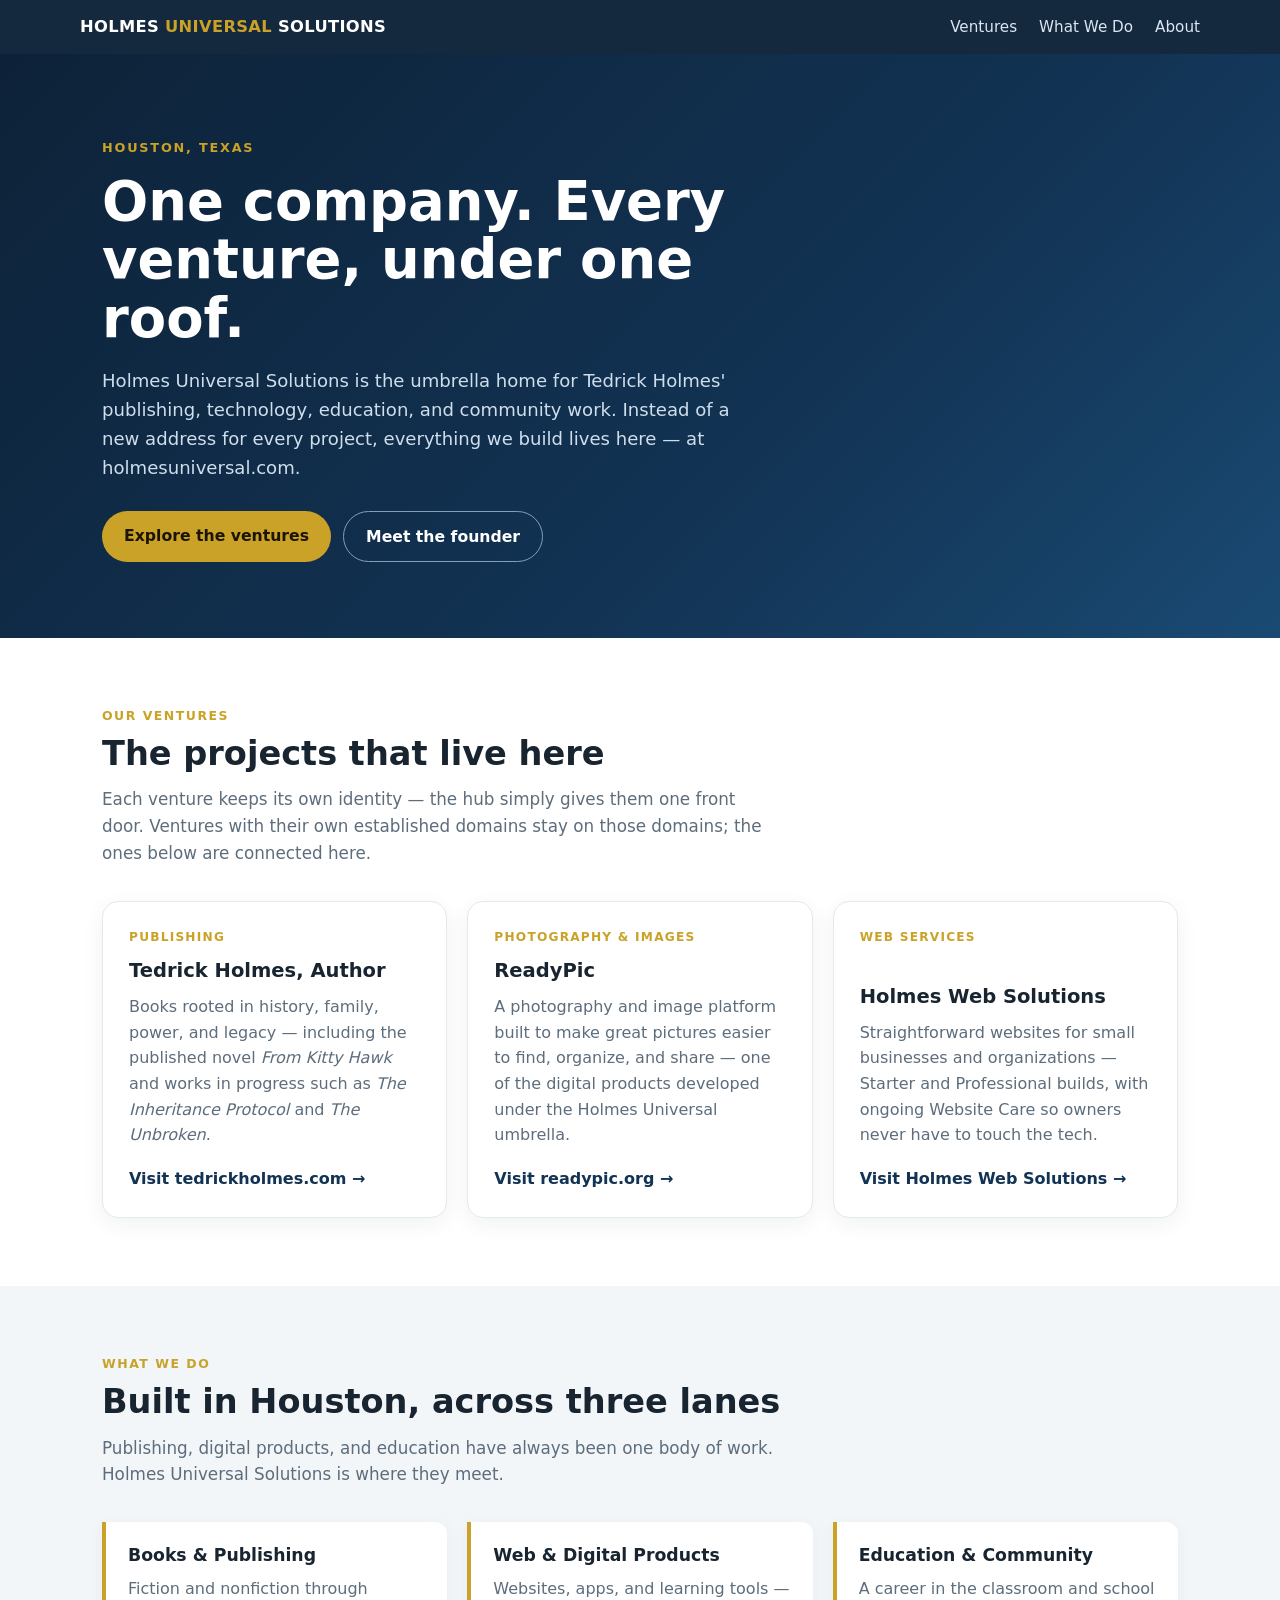
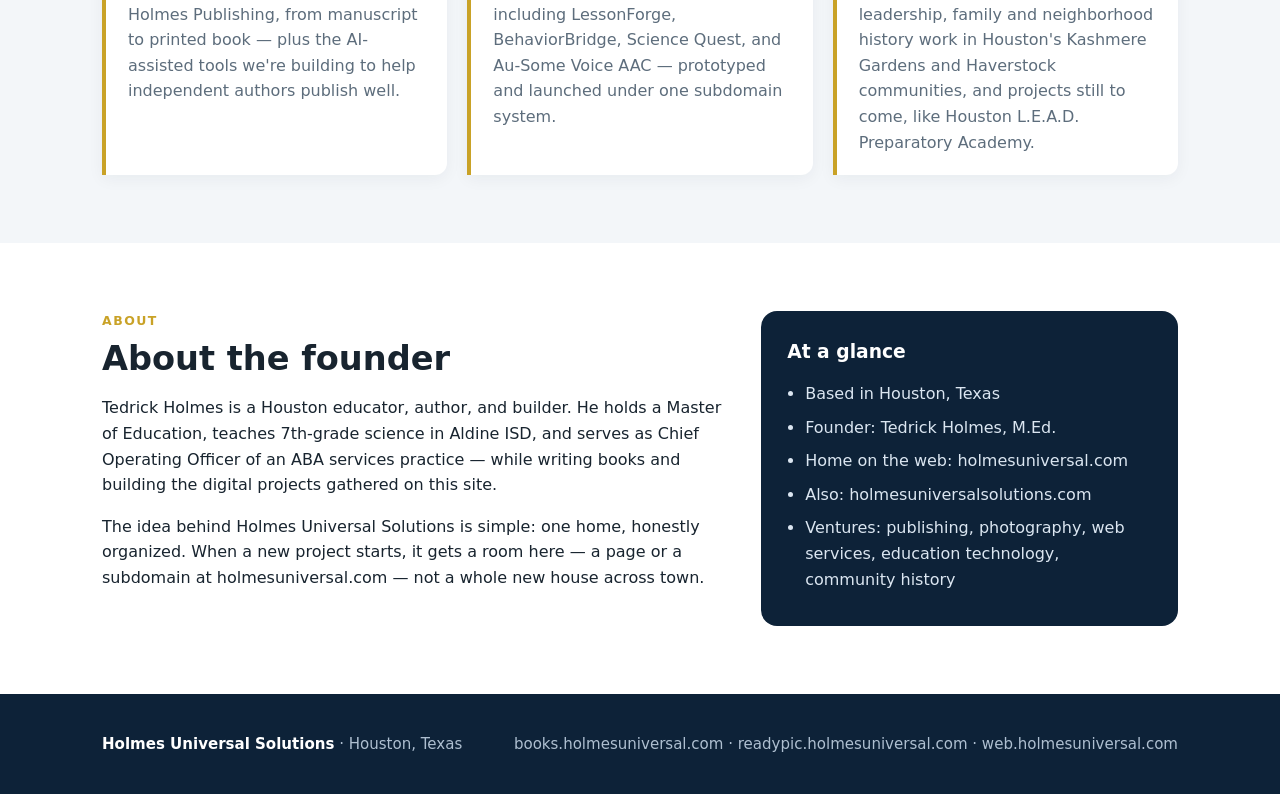
==== index.html @ 30d5347d "Redesign hub as a full website" ====
<!doctype html>
<html lang="en">
<head>
<meta charset="utf-8">
<meta name="viewport" content="width=device-width, initial-scale=1">
<title>Holmes Universal Solutions — Houston, Texas</title>
<meta name="description" content="Holmes Universal Solutions is the umbrella company for Tedrick Holmes' publishing, web, education, and community ventures — based in Houston, Texas.">
<style>
  :root{
    --navy:#0d2238; --navy2:#123354; --gold:#c9a227; --ink:#18242f; --muted:#5d6d7c;
    --bg:#ffffff; --soft:#f3f6f9; --line:#e2e9ef; --radius:16px;
  }
  *{box-sizing:border-box}
  html{scroll-behavior:smooth}
  body{margin:0;font-family:system-ui,-apple-system,"Segoe UI",Roboto,Helvetica,Arial,sans-serif;color:var(--ink);background:var(--bg);line-height:1.6}
  a{color:inherit}
  .wrap{max-width:1120px;margin:0 auto;padding:0 22px}
  /* Header */
  header{position:sticky;top:0;z-index:20;background:rgba(13,34,56,.97);color:#fff}
  .nav{display:flex;align-items:center;justify-content:space-between;gap:18px;padding:14px 0}
  .brand{font-weight:800;letter-spacing:.02em;text-decoration:none;font-size:1.02rem}
  .brand span{color:var(--gold)}
  nav ul{display:flex;gap:22px;list-style:none;margin:0;padding:0}
  nav a{text-decoration:none;color:#dbe6f1;font-size:.95rem}
  nav a:hover{color:#fff}
  @media(max-width:640px){nav ul{gap:14px} nav a{font-size:.88rem}}
  /* Hero */
  .hero{background:linear-gradient(135deg,var(--navy) 0%,var(--navy2) 62%,#1a4a73 100%);color:#fff;padding:84px 0 76px}
  .hero .kicker{color:var(--gold);font-weight:700;text-transform:uppercase;letter-spacing:.14em;font-size:.8rem;margin:0 0 14px}
  .hero h1{font-size:clamp(2.1rem,5vw,3.4rem);line-height:1.08;margin:0 0 18px;max-width:720px}
  .hero p{color:#cfdeeb;font-size:1.13rem;max-width:640px;margin:0 0 28px}
  .btns{display:flex;flex-wrap:wrap;gap:12px}
  .btn{display:inline-block;padding:12px 22px;border-radius:999px;text-decoration:none;font-weight:700;font-size:.98rem}
  .btn-gold{background:var(--gold);color:#1c1503}
  .btn-ghost{border:1px solid #7fa0bd;color:#fff}
  /* Sections */
  section{padding:68px 0}
  section.soft{background:var(--soft)}
  .eyebrow{color:var(--gold);font-weight:700;text-transform:uppercase;letter-spacing:.12em;font-size:.78rem;margin:0 0 8px}
  h2{font-size:clamp(1.5rem,3vw,2.1rem);line-height:1.2;margin:0 0 12px}
  .lead{color:var(--muted);max-width:680px;margin:0 0 34px;font-size:1.05rem}
  /* Cards */
  .grid{display:grid;grid-template-columns:repeat(3,1fr);gap:20px}
  @media(max-width:880px){.grid{grid-template-columns:1fr}}
  .card{background:#fff;border:1px solid var(--line);border-radius:var(--radius);padding:26px;box-shadow:0 6px 22px rgba(13,34,56,.06);display:flex;flex-direction:column}
  .card .tag{color:var(--gold);font-weight:700;font-size:.76rem;text-transform:uppercase;letter-spacing:.1em;margin:0 0 8px}
  .card h3{margin:0 0 8px;font-size:1.22rem}
  .card p{color:var(--muted);margin:0 0 18px;flex:1}
  .card a{font-weight:700;color:var(--navy2);text-decoration:none}
  .card a:hover{text-decoration:underline}
  /* Areas */
  .areas{display:grid;grid-template-columns:repeat(3,1fr);gap:20px}
  @media(max-width:880px){.areas{grid-template-columns:1fr}}
  .area{border-left:4px solid var(--gold);background:#fff;border-radius:0 12px 12px 0;padding:20px 22px;box-shadow:0 4px 16px rgba(13,34,56,.05)}
  .area h3{margin:0 0 6px;font-size:1.08rem}
  .area p{color:var(--muted);margin:0}
  /* About */
  .about{display:grid;grid-template-columns:1.2fr .8fr;gap:34px;align-items:start}
  @media(max-width:880px){.about{grid-template-columns:1fr}}
  .facts{background:var(--navy);color:#dbe6f1;border-radius:var(--radius);padding:26px}
  .facts h3{color:#fff;margin:0 0 14px}
  .facts ul{margin:0;padding-left:18px}
  .facts li{margin-bottom:8px}
  /* Footer */
  footer{background:var(--navy);color:#aebfd0;padding:38px 0;font-size:.94rem}
  footer .wrap{display:flex;flex-wrap:wrap;gap:10px;justify-content:space-between}
  footer strong{color:#fff}
</style>
</head>
<body>

<header>
  <div class="wrap nav">
    <a class="brand" href="#top">HOLMES <span>UNIVERSAL</span> SOLUTIONS</a>
    <nav>
      <ul>
        <li><a href="#ventures">Ventures</a></li>
        <li><a href="#work">What We Do</a></li>
        <li><a href="#about">About</a></li>
      </ul>
    </nav>
  </div>
</header>

<div class="hero" id="top">
  <div class="wrap">
    <p class="kicker">Houston, Texas</p>
    <h1>One company. Every venture, under one roof.</h1>
    <p>Holmes Universal Solutions is the umbrella home for Tedrick Holmes' publishing, technology, education, and community work. Instead of a new address for every project, everything we build lives here — at holmesuniversal.com.</p>
    <div class="btns">
      <a class="btn btn-gold" href="#ventures">Explore the ventures</a>
      <a class="btn btn-ghost" href="#about">Meet the founder</a>
    </div>
  </div>
</div>

<section id="ventures">
  <div class="wrap">
    <p class="eyebrow">Our Ventures</p>
    <h2>The projects that live here</h2>
    <p class="lead">Each venture keeps its own identity — the hub simply gives them one front door. Ventures with their own established domains stay on those domains; the ones below are connected here.</p>
    <div class="grid">
      <article class="card">
        <p class="tag">Publishing</p>
        <h3>Tedrick Holmes, Author</h3>
        <p>Books rooted in history, family, power, and legacy — including the published novel <em>From Kitty Hawk</em> and works in progress such as <em>The Inheritance Protocol</em> and <em>The Unbroken</em>.</p>
        <a href="https://tedrickholmes.com">Visit tedrickholmes.com &rarr;</a>
      </article>
      <article class="card">
        <p class="tag">Photography &amp; Images</p>
        <h3>ReadyPic</h3>
        <p>A photography and image platform built to make great pictures easier to find, organize, and share — one of the digital products developed under the Holmes Universal umbrella.</p>
        <a href="https://readypic.org">Visit readypic.org &rarr;</a>
      </article>
      <article class="card">
        <p class="tag">Web Services</p>
        <h3>Holmes Web Solutions</h3>
        <p>Straightforward websites for small businesses and organizations — Starter and Professional builds, with ongoing Website Care so owners never have to touch the tech.</p>
        <a href="https://holmes-web-solutions.tedrickdh.workers.dev">Visit Holmes Web Solutions &rarr;</a>
      </article>
    </div>
  </div>
</section>

<section class="soft" id="work">
  <div class="wrap">
    <p class="eyebrow">What We Do</p>
    <h2>Built in Houston, across three lanes</h2>
    <p class="lead">Publishing, digital products, and education have always been one body of work. Holmes Universal Solutions is where they meet.</p>
    <div class="areas">
      <div class="area">
        <h3>Books &amp; Publishing</h3>
        <p>Fiction and nonfiction through Holmes Publishing, from manuscript to printed book — plus the AI-assisted tools we're building to help independent authors publish well.</p>
      </div>
      <div class="area">
        <h3>Web &amp; Digital Products</h3>
        <p>Websites, apps, and learning tools — including LessonForge, BehaviorBridge, Science Quest, and Au-Some Voice AAC — prototyped and launched under one subdomain system.</p>
      </div>
      <div class="area">
        <h3>Education &amp; Community</h3>
        <p>A career in the classroom and school leadership, family and neighborhood history work in Houston's Kashmere Gardens and Haverstock communities, and projects still to come, like Houston L.E.A.D. Preparatory Academy.</p>
      </div>
    </div>
  </div>
</section>

<section id="about">
  <div class="wrap about">
    <div>
      <p class="eyebrow">About</p>
      <h2>About the founder</h2>
      <p>Tedrick Holmes is a Houston educator, author, and builder. He holds a Master of Education, teaches 7th-grade science in Aldine ISD, and serves as Chief Operating Officer of an ABA services practice — while writing books and building the digital projects gathered on this site.</p>
      <p>The idea behind Holmes Universal Solutions is simple: one home, honestly organized. When a new project starts, it gets a room here — a page or a subdomain at holmesuniversal.com — not a whole new house across town.</p>
    </div>
    <aside class="facts">
      <h3>At a glance</h3>
      <ul>
        <li>Based in Houston, Texas</li>
        <li>Founder: Tedrick Holmes, M.Ed.</li>
        <li>Home on the web: holmesuniversal.com</li>
        <li>Also: holmesuniversalsolutions.com</li>
        <li>Ventures: publishing, photography, web services, education technology, community history</li>
      </ul>
    </aside>
  </div>
</section>

<footer>
  <div class="wrap">
    <div><strong>Holmes Universal Solutions</strong> &middot; Houston, Texas</div>
    <div>books.holmesuniversal.com &middot; readypic.holmesuniversal.com &middot; web.holmesuniversal.com</div>
  </div>
</footer>

</body>
</html>
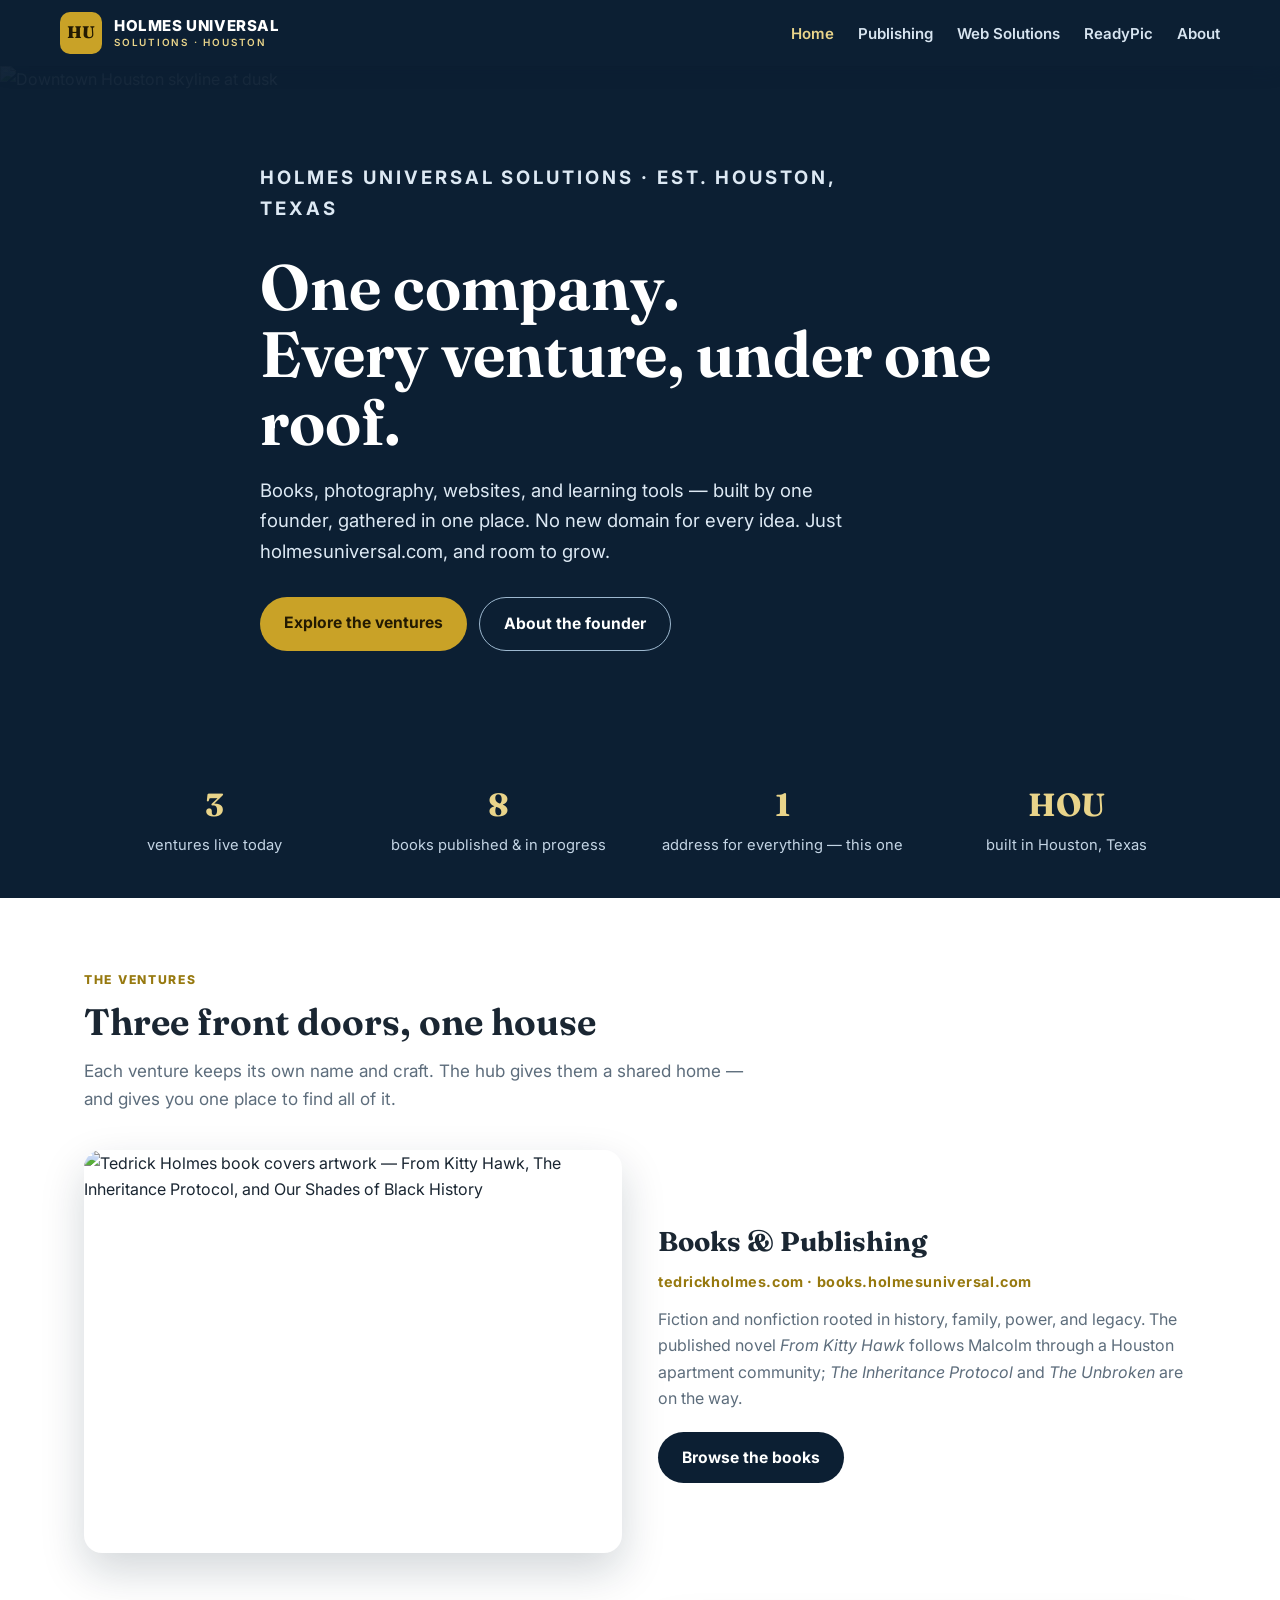
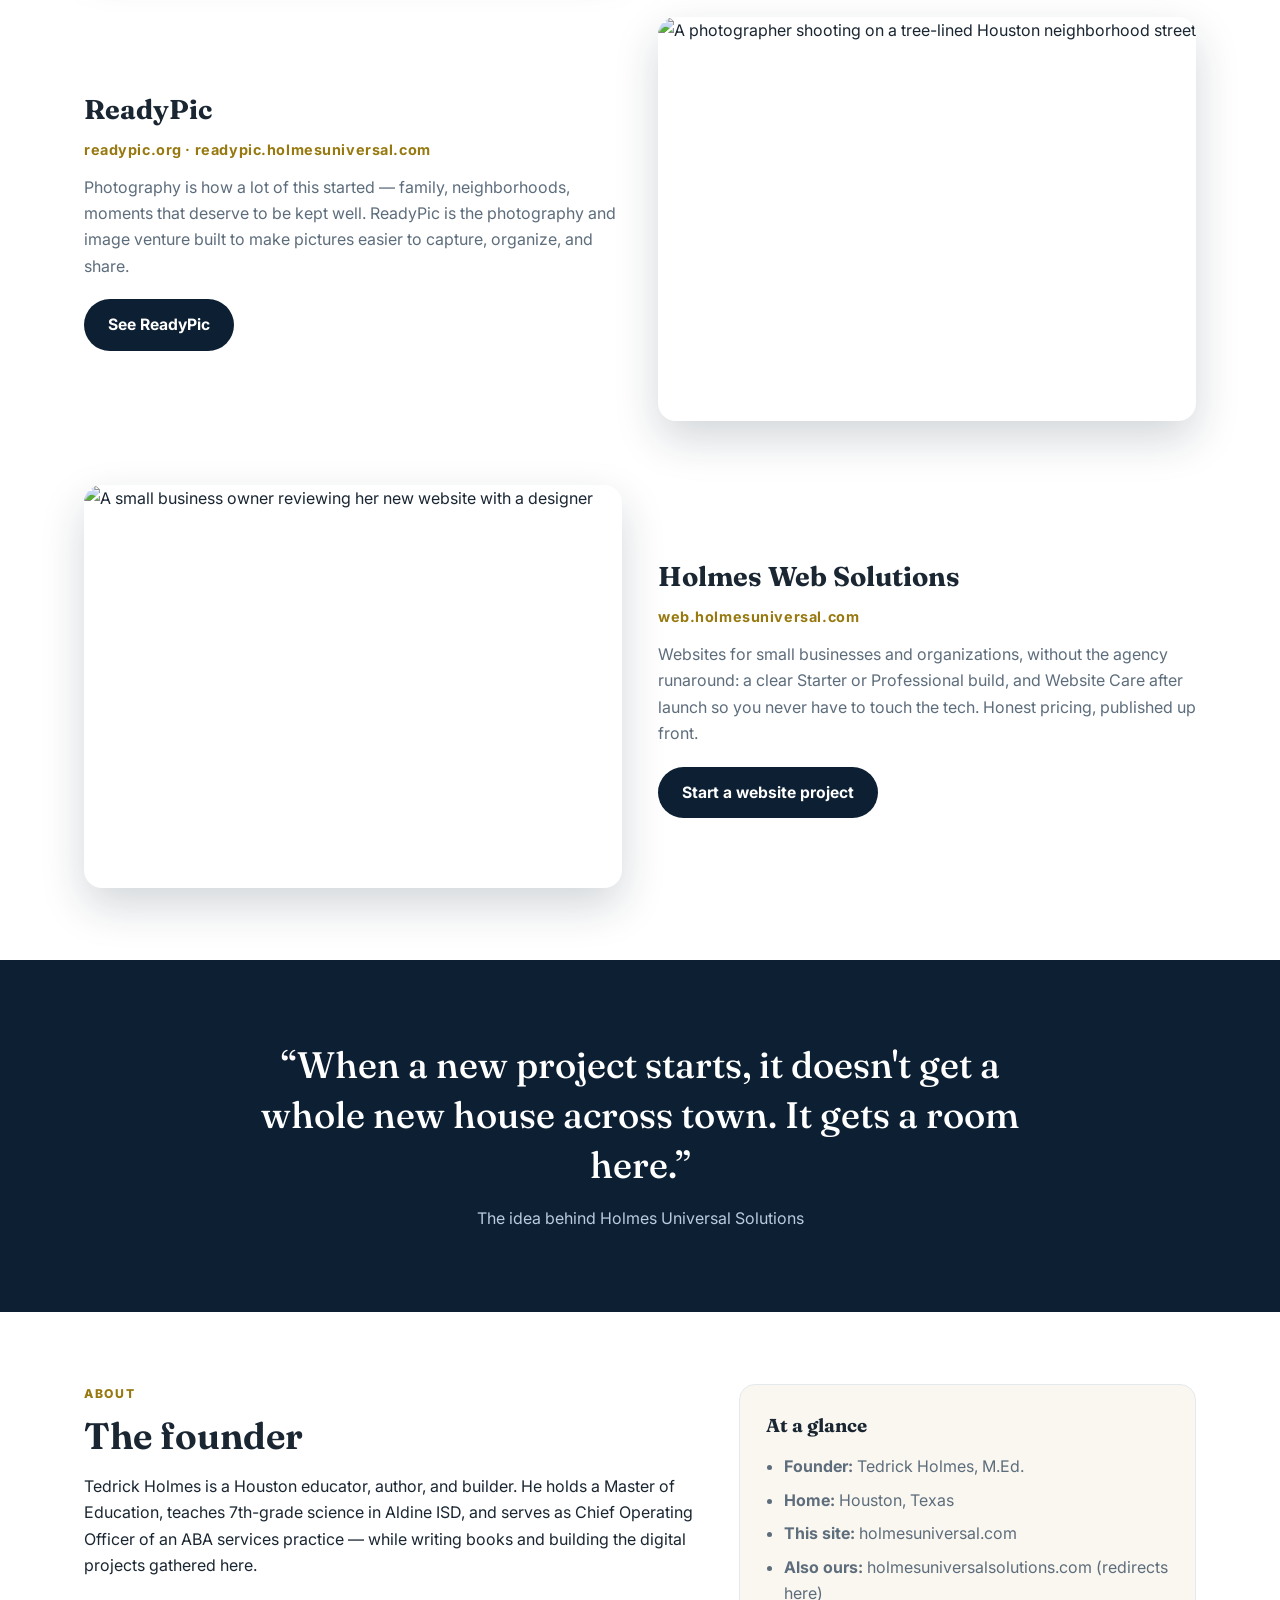
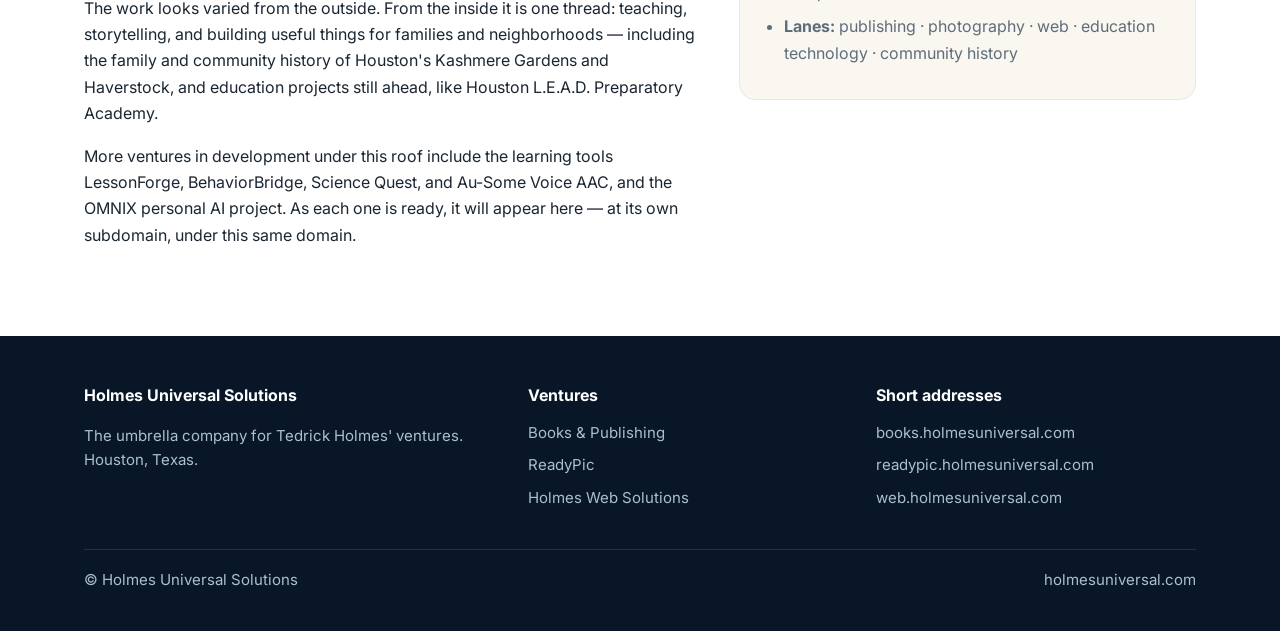
==== commit 6972f254: "Polished website: multi-page hub with visuals" ====
--- a/index.html
+++ b/index.html
@@ -4,162 +4,109 @@
 <meta charset="utf-8">
 <meta name="viewport" content="width=device-width, initial-scale=1">
 <title>Holmes Universal Solutions — Houston, Texas</title>
-<meta name="description" content="Holmes Universal Solutions is the umbrella company for Tedrick Holmes' publishing, web, education, and community ventures — based in Houston, Texas.">
-<style>
-  :root{
-    --navy:#0d2238; --navy2:#123354; --gold:#c9a227; --ink:#18242f; --muted:#5d6d7c;
-    --bg:#ffffff; --soft:#f3f6f9; --line:#e2e9ef; --radius:16px;
-  }
-  *{box-sizing:border-box}
-  html{scroll-behavior:smooth}
-  body{margin:0;font-family:system-ui,-apple-system,"Segoe UI",Roboto,Helvetica,Arial,sans-serif;color:var(--ink);background:var(--bg);line-height:1.6}
-  a{color:inherit}
-  .wrap{max-width:1120px;margin:0 auto;padding:0 22px}
-  /* Header */
-  header{position:sticky;top:0;z-index:20;background:rgba(13,34,56,.97);color:#fff}
-  .nav{display:flex;align-items:center;justify-content:space-between;gap:18px;padding:14px 0}
-  .brand{font-weight:800;letter-spacing:.02em;text-decoration:none;font-size:1.02rem}
-  .brand span{color:var(--gold)}
-  nav ul{display:flex;gap:22px;list-style:none;margin:0;padding:0}
-  nav a{text-decoration:none;color:#dbe6f1;font-size:.95rem}
-  nav a:hover{color:#fff}
-  @media(max-width:640px){nav ul{gap:14px} nav a{font-size:.88rem}}
-  /* Hero */
-  .hero{background:linear-gradient(135deg,var(--navy) 0%,var(--navy2) 62%,#1a4a73 100%);color:#fff;padding:84px 0 76px}
-  .hero .kicker{color:var(--gold);font-weight:700;text-transform:uppercase;letter-spacing:.14em;font-size:.8rem;margin:0 0 14px}
-  .hero h1{font-size:clamp(2.1rem,5vw,3.4rem);line-height:1.08;margin:0 0 18px;max-width:720px}
-  .hero p{color:#cfdeeb;font-size:1.13rem;max-width:640px;margin:0 0 28px}
-  .btns{display:flex;flex-wrap:wrap;gap:12px}
-  .btn{display:inline-block;padding:12px 22px;border-radius:999px;text-decoration:none;font-weight:700;font-size:.98rem}
-  .btn-gold{background:var(--gold);color:#1c1503}
-  .btn-ghost{border:1px solid #7fa0bd;color:#fff}
-  /* Sections */
-  section{padding:68px 0}
-  section.soft{background:var(--soft)}
-  .eyebrow{color:var(--gold);font-weight:700;text-transform:uppercase;letter-spacing:.12em;font-size:.78rem;margin:0 0 8px}
-  h2{font-size:clamp(1.5rem,3vw,2.1rem);line-height:1.2;margin:0 0 12px}
-  .lead{color:var(--muted);max-width:680px;margin:0 0 34px;font-size:1.05rem}
-  /* Cards */
-  .grid{display:grid;grid-template-columns:repeat(3,1fr);gap:20px}
-  @media(max-width:880px){.grid{grid-template-columns:1fr}}
-  .card{background:#fff;border:1px solid var(--line);border-radius:var(--radius);padding:26px;box-shadow:0 6px 22px rgba(13,34,56,.06);display:flex;flex-direction:column}
-  .card .tag{color:var(--gold);font-weight:700;font-size:.76rem;text-transform:uppercase;letter-spacing:.1em;margin:0 0 8px}
-  .card h3{margin:0 0 8px;font-size:1.22rem}
-  .card p{color:var(--muted);margin:0 0 18px;flex:1}
-  .card a{font-weight:700;color:var(--navy2);text-decoration:none}
-  .card a:hover{text-decoration:underline}
-  /* Areas */
-  .areas{display:grid;grid-template-columns:repeat(3,1fr);gap:20px}
-  @media(max-width:880px){.areas{grid-template-columns:1fr}}
-  .area{border-left:4px solid var(--gold);background:#fff;border-radius:0 12px 12px 0;padding:20px 22px;box-shadow:0 4px 16px rgba(13,34,56,.05)}
-  .area h3{margin:0 0 6px;font-size:1.08rem}
-  .area p{color:var(--muted);margin:0}
-  /* About */
-  .about{display:grid;grid-template-columns:1.2fr .8fr;gap:34px;align-items:start}
-  @media(max-width:880px){.about{grid-template-columns:1fr}}
-  .facts{background:var(--navy);color:#dbe6f1;border-radius:var(--radius);padding:26px}
-  .facts h3{color:#fff;margin:0 0 14px}
-  .facts ul{margin:0;padding-left:18px}
-  .facts li{margin-bottom:8px}
-  /* Footer */
-  footer{background:var(--navy);color:#aebfd0;padding:38px 0;font-size:.94rem}
-  footer .wrap{display:flex;flex-wrap:wrap;gap:10px;justify-content:space-between}
-  footer strong{color:#fff}
-</style>
+<meta name="description" content="Holmes Universal Solutions is the Houston umbrella company for Tedrick Holmes' publishing, photography, web, and education ventures — one home at holmesuniversal.com.">
+<link rel="stylesheet" href="/styles.css">
 </head>
 <body>
 
-<header>
+<header class="site-header">
   <div class="wrap nav">
-    <a class="brand" href="#top">HOLMES <span>UNIVERSAL</span> SOLUTIONS</a>
-    <nav>
-      <ul>
-        <li><a href="#ventures">Ventures</a></li>
-        <li><a href="#work">What We Do</a></li>
-        <li><a href="#about">About</a></li>
-      </ul>
-    </nav>
+    <a class="brand" href="/"><span class="mono">HU</span><span class="name">HOLMES UNIVERSAL<small>SOLUTIONS &middot; HOUSTON</small></span></a>
+    <nav><ul>
+      <li><a href="/" class="active">Home</a></li>
+      <li><a href="/publishing/">Publishing</a></li>
+      <li><a href="/web/">Web Solutions</a></li>
+      <li><a href="/readypic/">ReadyPic</a></li>
+      <li><a href="#about">About</a></li>
+    </ul></nav>
   </div>
 </header>
 
-<div class="hero" id="top">
-  <div class="wrap">
-    <p class="kicker">Houston, Texas</p>
-    <h1>One company. Every venture, under one roof.</h1>
-    <p>Holmes Universal Solutions is the umbrella home for Tedrick Holmes' publishing, technology, education, and community work. Instead of a new address for every project, everything we build lives here — at holmesuniversal.com.</p>
+<div class="hero">
+  <img class="bg" src="/assets/hero-houston.webp" alt="Downtown Houston skyline at dusk">
+  <div class="shade"></div>
+  <div class="wrap inner">
+    <p class="kicker">Holmes Universal Solutions &middot; Est. Houston, Texas</p>
+    <h1>One company.<br>Every venture, under one roof.</h1>
+    <p>Books, photography, websites, and learning tools — built by one founder, gathered in one place. No new domain for every idea. Just holmesuniversal.com, and room to grow.</p>
     <div class="btns">
       <a class="btn btn-gold" href="#ventures">Explore the ventures</a>
-      <a class="btn btn-ghost" href="#about">Meet the founder</a>
+      <a class="btn btn-line" href="#about">About the founder</a>
     </div>
+  </div>
+</div>
+
+<div class="strip">
+  <div class="wrap grid">
+    <div><strong>3</strong><span>ventures live today</span></div>
+    <div><strong>8</strong><span>books published &amp; in progress</span></div>
+    <div><strong>1</strong><span>address for everything — this one</span></div>
+    <div><strong>HOU</strong><span>built in Houston, Texas</span></div>
   </div>
 </div>
 
 <section id="ventures">
   <div class="wrap">
-    <p class="eyebrow">Our Ventures</p>
-    <h2>The projects that live here</h2>
-    <p class="lead">Each venture keeps its own identity — the hub simply gives them one front door. Ventures with their own established domains stay on those domains; the ones below are connected here.</p>
-    <div class="grid">
-      <article class="card">
-        <p class="tag">Publishing</p>
-        <h3>Tedrick Holmes, Author</h3>
-        <p>Books rooted in history, family, power, and legacy — including the published novel <em>From Kitty Hawk</em> and works in progress such as <em>The Inheritance Protocol</em> and <em>The Unbroken</em>.</p>
-        <a href="https://tedrickholmes.com">Visit tedrickholmes.com &rarr;</a>
-      </article>
-      <article class="card">
-        <p class="tag">Photography &amp; Images</p>
+    <p class="eyebrow">The Ventures</p>
+    <h2>Three front doors, one house</h2>
+    <p class="lead">Each venture keeps its own name and craft. The hub gives them a shared home — and gives you one place to find all of it.</p>
+
+    <div class="venture">
+      <div class="media"><img src="/assets/books-cover.png" alt="Tedrick Holmes book covers artwork — From Kitty Hawk, The Inheritance Protocol, and Our Shades of Black History"></div>
+      <div>
+        <h3>Books &amp; Publishing</h3>
+        <p class="domain">tedrickholmes.com &middot; books.holmesuniversal.com</p>
+        <p>Fiction and nonfiction rooted in history, family, power, and legacy. The published novel <em>From Kitty Hawk</em> follows Malcolm through a Houston apartment community; <em>The Inheritance Protocol</em> and <em>The Unbroken</em> are on the way.</p>
+        <a class="btn btn-navy" href="/publishing/">Browse the books</a>
+      </div>
+    </div>
+
+    <div class="venture reverse">
+      <div class="media"><img src="/assets/readypic.webp" alt="A photographer shooting on a tree-lined Houston neighborhood street"></div>
+      <div>
         <h3>ReadyPic</h3>
-        <p>A photography and image platform built to make great pictures easier to find, organize, and share — one of the digital products developed under the Holmes Universal umbrella.</p>
-        <a href="https://readypic.org">Visit readypic.org &rarr;</a>
-      </article>
-      <article class="card">
-        <p class="tag">Web Services</p>
+        <p class="domain">readypic.org &middot; readypic.holmesuniversal.com</p>
+        <p>Photography is how a lot of this started — family, neighborhoods, moments that deserve to be kept well. ReadyPic is the photography and image venture built to make pictures easier to capture, organize, and share.</p>
+        <a class="btn btn-navy" href="/readypic/">See ReadyPic</a>
+      </div>
+    </div>
+
+    <div class="venture">
+      <div class="media"><img src="/assets/web.webp" alt="A small business owner reviewing her new website with a designer"></div>
+      <div>
         <h3>Holmes Web Solutions</h3>
-        <p>Straightforward websites for small businesses and organizations — Starter and Professional builds, with ongoing Website Care so owners never have to touch the tech.</p>
-        <a href="https://holmes-web-solutions.tedrickdh.workers.dev">Visit Holmes Web Solutions &rarr;</a>
-      </article>
-    </div>
-  </div>
-</section>
-
-<section class="soft" id="work">
-  <div class="wrap">
-    <p class="eyebrow">What We Do</p>
-    <h2>Built in Houston, across three lanes</h2>
-    <p class="lead">Publishing, digital products, and education have always been one body of work. Holmes Universal Solutions is where they meet.</p>
-    <div class="areas">
-      <div class="area">
-        <h3>Books &amp; Publishing</h3>
-        <p>Fiction and nonfiction through Holmes Publishing, from manuscript to printed book — plus the AI-assisted tools we're building to help independent authors publish well.</p>
-      </div>
-      <div class="area">
-        <h3>Web &amp; Digital Products</h3>
-        <p>Websites, apps, and learning tools — including LessonForge, BehaviorBridge, Science Quest, and Au-Some Voice AAC — prototyped and launched under one subdomain system.</p>
-      </div>
-      <div class="area">
-        <h3>Education &amp; Community</h3>
-        <p>A career in the classroom and school leadership, family and neighborhood history work in Houston's Kashmere Gardens and Haverstock communities, and projects still to come, like Houston L.E.A.D. Preparatory Academy.</p>
+        <p class="domain">web.holmesuniversal.com</p>
+        <p>Websites for small businesses and organizations, without the agency runaround: a clear Starter or Professional build, and Website Care after launch so you never have to touch the tech. Honest pricing, published up front.</p>
+        <a class="btn btn-navy" href="/web/">Start a website project</a>
       </div>
     </div>
   </div>
 </section>
 
+<div class="manifesto">
+  <div class="wrap">
+    <blockquote>&ldquo;When a new project starts, it doesn't get a whole new house across town. It gets a room here.&rdquo;</blockquote>
+    <p>The idea behind Holmes Universal Solutions</p>
+  </div>
+</div>
+
 <section id="about">
-  <div class="wrap about">
+  <div class="wrap two">
     <div>
       <p class="eyebrow">About</p>
-      <h2>About the founder</h2>
-      <p>Tedrick Holmes is a Houston educator, author, and builder. He holds a Master of Education, teaches 7th-grade science in Aldine ISD, and serves as Chief Operating Officer of an ABA services practice — while writing books and building the digital projects gathered on this site.</p>
-      <p>The idea behind Holmes Universal Solutions is simple: one home, honestly organized. When a new project starts, it gets a room here — a page or a subdomain at holmesuniversal.com — not a whole new house across town.</p>
+      <h2>The founder</h2>
+      <p>Tedrick Holmes is a Houston educator, author, and builder. He holds a Master of Education, teaches 7th-grade science in Aldine ISD, and serves as Chief Operating Officer of an ABA services practice — while writing books and building the digital projects gathered here.</p>
+      <p>The work looks varied from the outside. From the inside it is one thread: teaching, storytelling, and building useful things for families and neighborhoods — including the family and community history of Houston's Kashmere Gardens and Haverstock, and education projects still ahead, like Houston L.E.A.D. Preparatory Academy.</p>
+      <p>More ventures in development under this roof include the learning tools LessonForge, BehaviorBridge, Science Quest, and Au-Some Voice AAC, and the OMNIX personal AI project. As each one is ready, it will appear here — at its own subdomain, under this same domain.</p>
     </div>
     <aside class="facts">
-      <h3>At a glance</h3>
+      <h3 class="serif">At a glance</h3>
       <ul>
-        <li>Based in Houston, Texas</li>
-        <li>Founder: Tedrick Holmes, M.Ed.</li>
-        <li>Home on the web: holmesuniversal.com</li>
-        <li>Also: holmesuniversalsolutions.com</li>
-        <li>Ventures: publishing, photography, web services, education technology, community history</li>
+        <li><strong>Founder:</strong> Tedrick Holmes, M.Ed.</li>
+        <li><strong>Home:</strong> Houston, Texas</li>
+        <li><strong>This site:</strong> holmesuniversal.com</li>
+        <li><strong>Also ours:</strong> holmesuniversalsolutions.com (redirects here)</li>
+        <li><strong>Lanes:</strong> publishing &middot; photography &middot; web &middot; education technology &middot; community history</li>
       </ul>
     </aside>
   </div>
@@ -167,8 +114,32 @@
 
 <footer>
   <div class="wrap">
-    <div><strong>Holmes Universal Solutions</strong> &middot; Houston, Texas</div>
-    <div>books.holmesuniversal.com &middot; readypic.holmesuniversal.com &middot; web.holmesuniversal.com</div>
+    <div class="cols">
+      <div>
+        <h4>Holmes Universal Solutions</h4>
+        <p>The umbrella company for Tedrick Holmes' ventures.<br>Houston, Texas.</p>
+      </div>
+      <div>
+        <h4>Ventures</h4>
+        <ul>
+          <li><a href="/publishing/">Books &amp; Publishing</a></li>
+          <li><a href="/readypic/">ReadyPic</a></li>
+          <li><a href="/web/">Holmes Web Solutions</a></li>
+        </ul>
+      </div>
+      <div>
+        <h4>Short addresses</h4>
+        <ul>
+          <li>books.holmesuniversal.com</li>
+          <li>readypic.holmesuniversal.com</li>
+          <li>web.holmesuniversal.com</li>
+        </ul>
+      </div>
+    </div>
+    <div class="fine">
+      <span>&copy; Holmes Universal Solutions</span>
+      <span>holmesuniversal.com</span>
+    </div>
   </div>
 </footer>
 
--- a/styles.css
+++ b/styles.css
@@ -0,0 +1,116 @@
+@import url('https://fonts.googleapis.com/css2?family=Fraunces:opsz,wght@9..144,500;9..144,650;9..144,800&family=Inter:wght@400;500;600;700;800&display=swap');
+
+:root{
+  --navy:#0c1f33; --navy-2:#11304f; --gold:#c9a227; --gold-soft:#e9d48a;
+  --paper:#faf7f0; --ink:#1a2632; --muted:#5d6d7c; --line:#e4e9ee; --card:#fff;
+}
+*{box-sizing:border-box}
+html{scroll-behavior:smooth}
+body{margin:0;font-family:'Inter',system-ui,-apple-system,"Segoe UI",Roboto,sans-serif;color:var(--ink);background:#fff;line-height:1.65}
+h1,h2,h3,.serif{font-family:'Fraunces',Georgia,'Times New Roman',serif}
+a{color:inherit}
+img{max-width:100%;display:block}
+.wrap{max-width:1160px;margin:0 auto;padding:0 24px}
+
+/* Header */
+.site-header{position:sticky;top:0;z-index:30;background:var(--navy);color:#fff;box-shadow:0 2px 18px rgba(12,31,51,.25)}
+.nav{display:flex;align-items:center;justify-content:space-between;gap:20px;padding:12px 0}
+.brand{display:flex;align-items:center;gap:12px;text-decoration:none}
+.mono{background:var(--gold);color:#231a02;font-family:'Fraunces',serif;font-weight:800;width:42px;height:42px;border-radius:10px;display:flex;align-items:center;justify-content:center;font-size:1.05rem;letter-spacing:.02em}
+.brand .name{font-weight:800;letter-spacing:.04em;font-size:.94rem;line-height:1.25}
+.brand .name small{display:block;color:var(--gold-soft);font-weight:600;letter-spacing:.18em;font-size:.62rem}
+nav ul{display:flex;gap:24px;list-style:none;margin:0;padding:0}
+nav a{text-decoration:none;color:#d7e4f0;font-weight:600;font-size:.94rem}
+nav a:hover,nav a.active{color:var(--gold-soft)}
+@media(max-width:720px){nav ul{gap:15px}nav a{font-size:.86rem}.brand .name{font-size:.82rem}}
+
+/* Hero */
+.hero{position:relative;color:#fff;background:var(--navy)}
+.hero .bg{position:absolute;inset:0;width:100%;height:100%;object-fit:cover;opacity:.55}
+.hero .shade{position:absolute;inset:0;background:linear-gradient(90deg,rgba(12,31,51,.92) 20%,rgba(12,31,51,.55) 60%,rgba(12,31,51,.25))}
+.hero .inner{position:relative;padding:96px 0 88px;max-width:760px}
+.kicker{color:var(--gold-soft);font-weight:700;text-transform:uppercase;letter-spacing:.16em;font-size:.78rem;margin:0 0 16px}
+.hero h1{font-size:clamp(2.4rem,5.4vw,4rem);line-height:1.05;margin:0 0 20px;font-weight:650}
+.hero p{font-size:1.16rem;color:#dde9f4;max-width:600px;margin:0 0 30px}
+.btns{display:flex;flex-wrap:wrap;gap:12px}
+.btn{display:inline-block;padding:13px 24px;border-radius:999px;font-weight:700;text-decoration:none;font-size:.98rem}
+.btn-gold{background:var(--gold);color:#231a02}
+.btn-gold:hover{background:var(--gold-soft)}
+.btn-line{border:1.5px solid #9db8cf;color:#fff}
+.btn-line:hover{border-color:#fff}
+.btn-navy{background:var(--navy);color:#fff}
+.btn-navy:hover{background:var(--navy-2)}
+
+/* Page hero (subpages) */
+.page-hero{background:var(--navy);color:#fff;padding:64px 0 54px}
+.page-hero h1{font-size:clamp(2rem,4.4vw,3.1rem);margin:0 0 12px;line-height:1.1}
+.page-hero p{color:#cfdfec;font-size:1.1rem;max-width:640px;margin:0}
+
+/* Sections */
+section{padding:72px 0}
+.soft{background:var(--paper)}
+.eyebrow{color:#97790f;font-weight:800;text-transform:uppercase;letter-spacing:.14em;font-size:.76rem;margin:0 0 10px}
+h2{font-size:clamp(1.6rem,3.2vw,2.3rem);line-height:1.18;margin:0 0 14px;font-weight:650}
+.lead{color:var(--muted);font-size:1.07rem;max-width:680px;margin:0 0 36px}
+
+/* Venture rows */
+.venture{display:grid;grid-template-columns:1fr 1fr;gap:36px;align-items:center;margin-bottom:64px}
+.venture:last-child{margin-bottom:0}
+.venture.reverse .media{order:2}
+@media(max-width:860px){.venture{grid-template-columns:1fr}.venture.reverse .media{order:0}}
+.venture .media img{border-radius:18px;box-shadow:0 18px 44px rgba(12,31,51,.18);aspect-ratio:4/3;object-fit:cover;width:100%}
+.venture h3{font-size:1.7rem;margin:0 0 6px}
+.venture .domain{color:#97790f;font-weight:700;font-size:.9rem;letter-spacing:.04em;margin:0 0 12px}
+.venture p{color:var(--muted);margin:0 0 20px}
+
+/* Facts strip */
+.strip{background:var(--navy);color:#fff;padding:40px 0}
+.strip .grid{display:grid;grid-template-columns:repeat(4,1fr);gap:24px;text-align:center}
+@media(max-width:860px){.strip .grid{grid-template-columns:repeat(2,1fr)}}
+.strip strong{font-family:'Fraunces',serif;font-size:2rem;display:block;color:var(--gold-soft)}
+.strip span{color:#c3d4e4;font-size:.92rem}
+
+/* Book lists */
+.books{display:grid;grid-template-columns:1fr 1fr;gap:22px}
+@media(max-width:860px){.books{grid-template-columns:1fr}}
+.book{background:#fff;border:1px solid var(--line);border-radius:16px;padding:24px}
+.book h3{margin:0 0 4px;font-size:1.25rem}
+.book .status{font-weight:700;font-size:.8rem;text-transform:uppercase;letter-spacing:.08em}
+.published{color:#1e7a34}.progress{color:#97790f}
+.book p{color:var(--muted);margin:8px 0 0}
+
+/* Packages */
+.pkgs{display:grid;grid-template-columns:repeat(3,1fr);gap:20px}
+@media(max-width:900px){.pkgs{grid-template-columns:1fr}}
+.pkg{background:#fff;border:1px solid var(--line);border-radius:16px;padding:28px;box-shadow:0 8px 24px rgba(12,31,51,.05)}
+.pkg h3{margin:0 0 4px;font-size:1.2rem}
+.pkg .price{font-family:'Fraunces',serif;font-size:2rem;color:var(--navy)}
+.pkg p,.pkg li{color:var(--muted)}
+.pkg ul{padding-left:18px;margin:12px 0 0}
+
+/* Steps */
+.steps{display:grid;grid-template-columns:repeat(3,1fr);gap:20px}
+@media(max-width:900px){.steps{grid-template-columns:1fr}}
+.step{background:#fff;border-radius:16px;padding:24px;border-top:5px solid var(--gold);box-shadow:0 8px 24px rgba(12,31,51,.05)}
+.step h3{margin:0 0 6px}.step p{color:var(--muted);margin:0}
+
+/* About / manifesto */
+.manifesto{background:var(--navy);color:#fff;text-align:center;padding:80px 0}
+.manifesto blockquote{font-family:'Fraunces',serif;font-size:clamp(1.5rem,3.4vw,2.3rem);line-height:1.35;max-width:820px;margin:0 auto 16px;font-weight:500}
+.manifesto p{color:#b9cbdd;margin:0}
+.two{display:grid;grid-template-columns:1.15fr .85fr;gap:36px;align-items:start}
+@media(max-width:860px){.two{grid-template-columns:1fr}}
+.facts{background:var(--paper);border:1px solid var(--line);border-radius:16px;padding:26px}
+.facts h3{margin:0 0 12px}.facts ul{margin:0;padding-left:18px;color:var(--muted)}
+.facts li{margin-bottom:7px}
+
+/* Footer */
+footer{background:#081627;color:#a9bfd2;padding:46px 0 38px;font-size:.94rem}
+footer .cols{display:grid;grid-template-columns:1.3fr 1fr 1fr;gap:28px}
+@media(max-width:860px){footer .cols{grid-template-columns:1fr}}
+footer h4{color:#fff;margin:0 0 12px;font-size:1rem}
+footer ul{list-style:none;margin:0;padding:0}
+footer li{margin-bottom:8px}
+footer a{color:#a9bfd2;text-decoration:none}
+footer a:hover{color:#fff}
+footer .fine{border-top:1px solid #1d344c;margin-top:30px;padding-top:18px;display:flex;flex-wrap:wrap;gap:8px;justify-content:space-between}
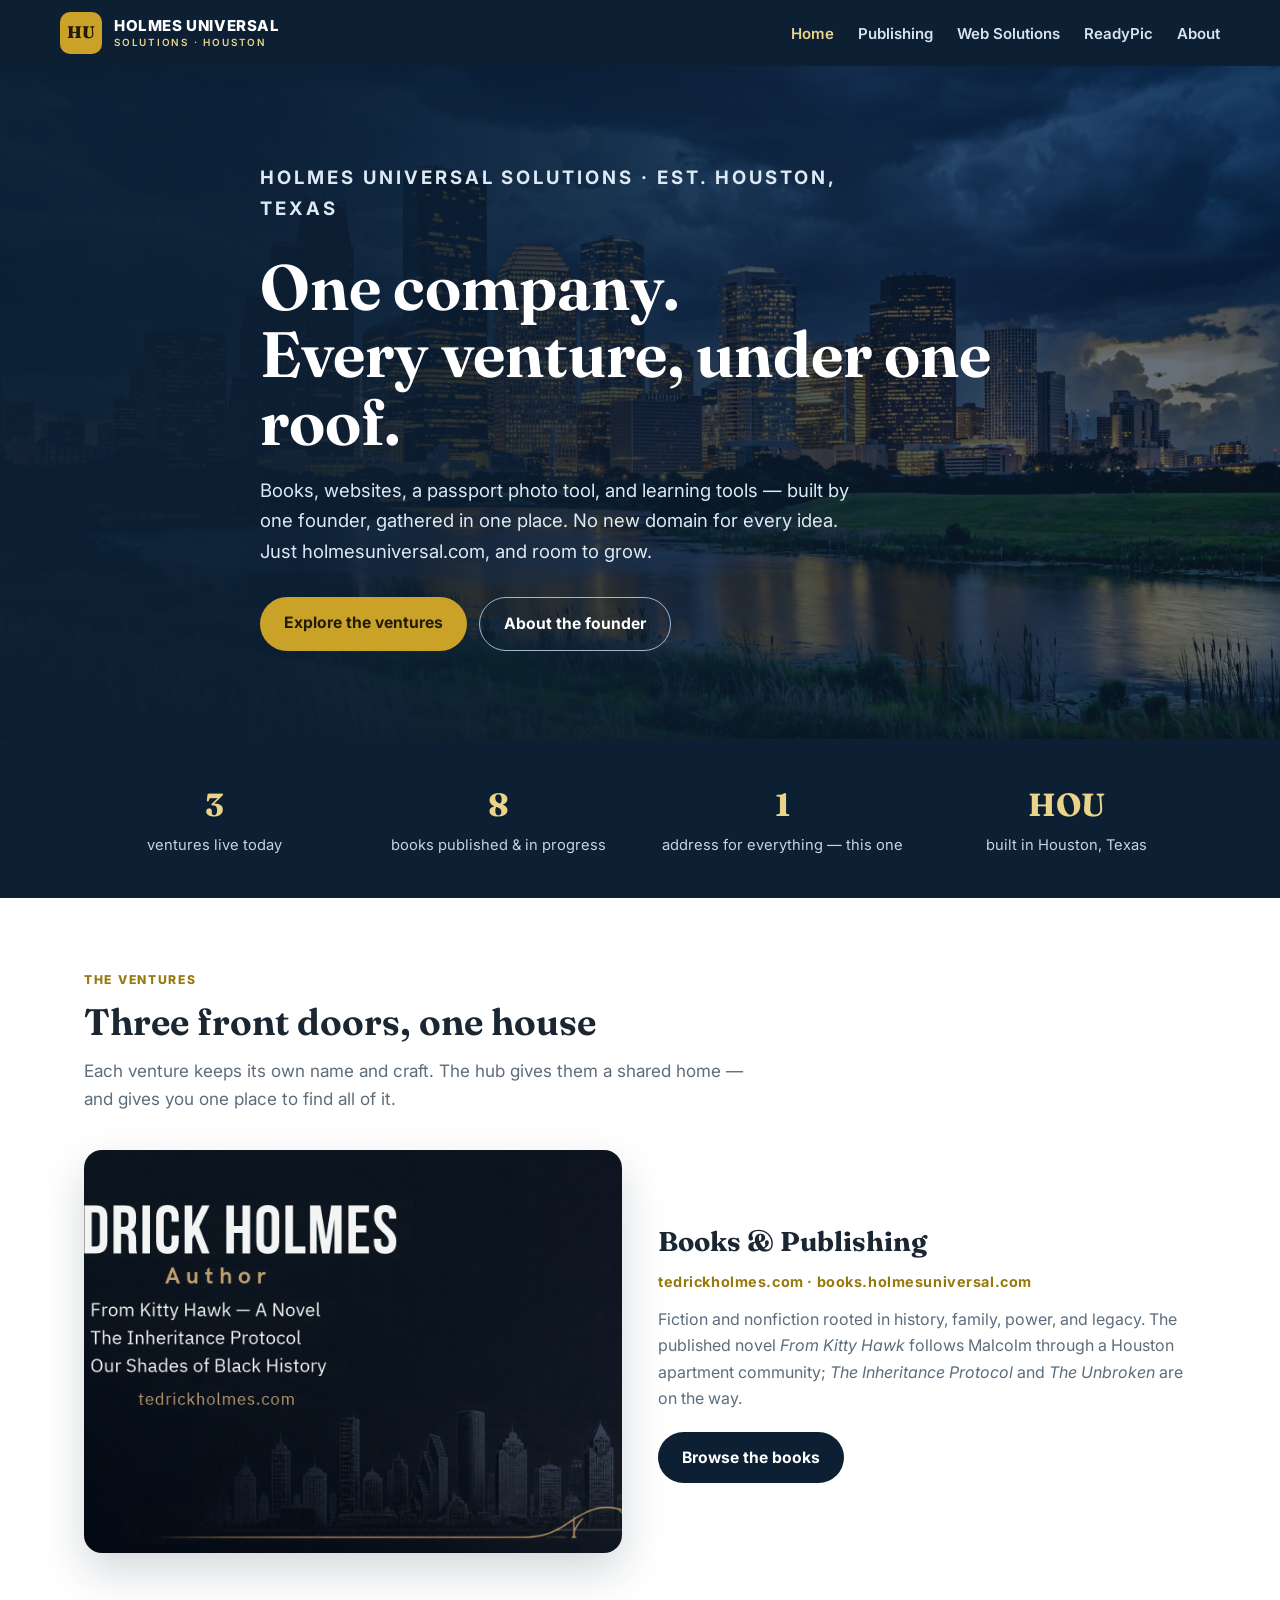
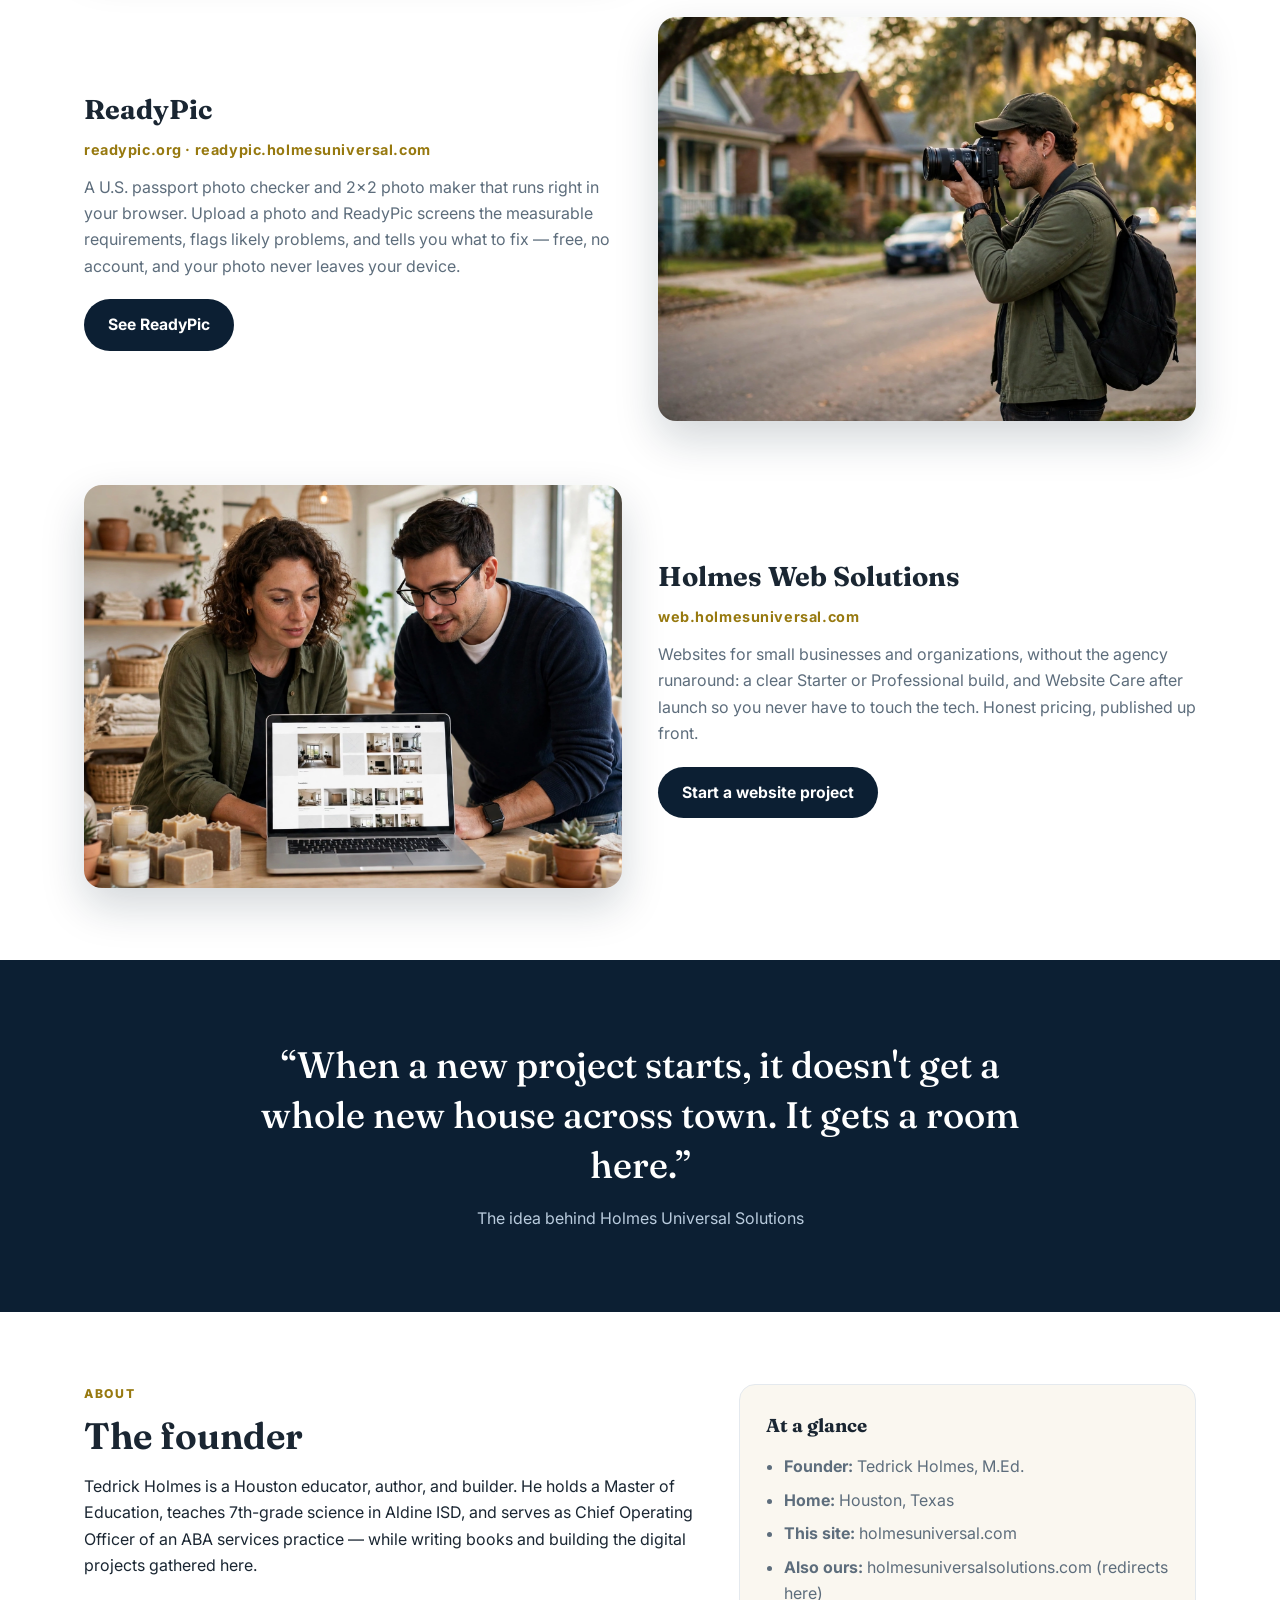
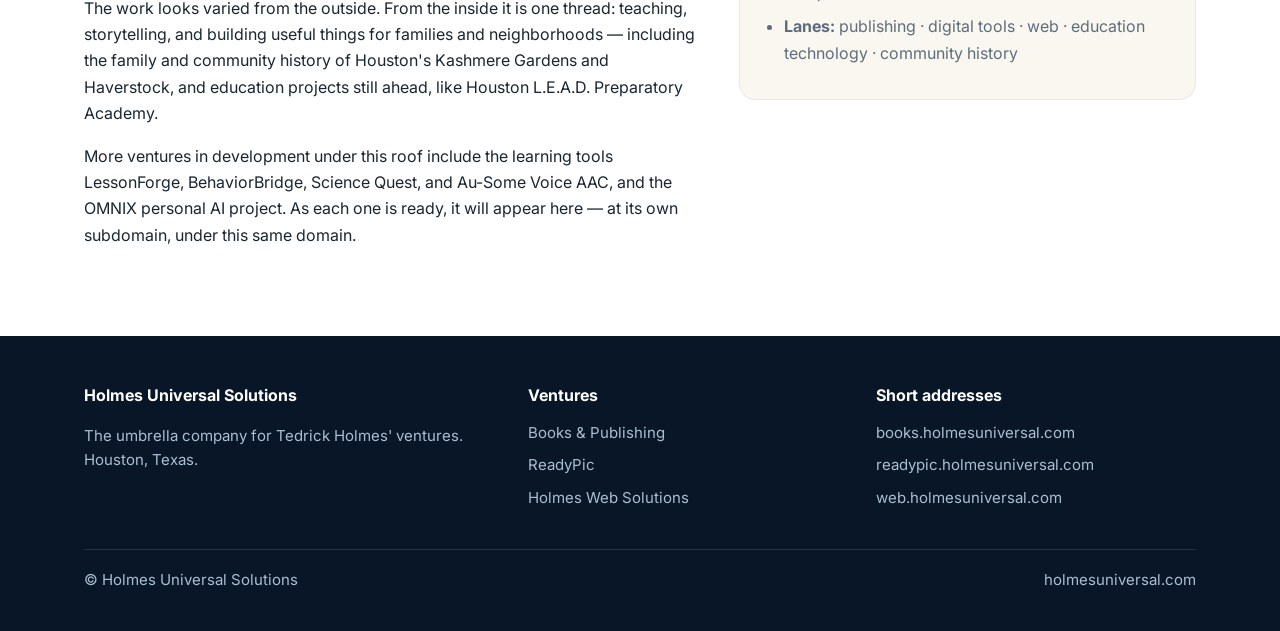
==== commit 2538e188: "Fix ReadyPic description to match readypic.org" ====
--- a/index.html
+++ b/index.html
@@ -4,7 +4,7 @@
 <meta charset="utf-8">
 <meta name="viewport" content="width=device-width, initial-scale=1">
 <title>Holmes Universal Solutions — Houston, Texas</title>
-<meta name="description" content="Holmes Universal Solutions is the Houston umbrella company for Tedrick Holmes' publishing, photography, web, and education ventures — one home at holmesuniversal.com.">
+<meta name="description" content="Holmes Universal Solutions is the Houston umbrella company for Tedrick Holmes' publishing, web, and digital tool ventures — one home at holmesuniversal.com.">
 <link rel="stylesheet" href="/styles.css">
 </head>
 <body>
@@ -28,7 +28,7 @@
   <div class="wrap inner">
     <p class="kicker">Holmes Universal Solutions &middot; Est. Houston, Texas</p>
     <h1>One company.<br>Every venture, under one roof.</h1>
-    <p>Books, photography, websites, and learning tools — built by one founder, gathered in one place. No new domain for every idea. Just holmesuniversal.com, and room to grow.</p>
+    <p>Books, websites, a passport photo tool, and learning tools — built by one founder, gathered in one place. No new domain for every idea. Just holmesuniversal.com, and room to grow.</p>
     <div class="btns">
       <a class="btn btn-gold" href="#ventures">Explore the ventures</a>
       <a class="btn btn-line" href="#about">About the founder</a>
@@ -62,11 +62,11 @@
     </div>
 
     <div class="venture reverse">
-      <div class="media"><img src="/assets/readypic.webp" alt="A photographer shooting on a tree-lined Houston neighborhood street"></div>
+      <div class="media"><img src="/assets/readypic.webp" alt="Taking a passport-style photo at home with a phone on a tripod against a white wall"></div>
       <div>
         <h3>ReadyPic</h3>
         <p class="domain">readypic.org &middot; readypic.holmesuniversal.com</p>
-        <p>Photography is how a lot of this started — family, neighborhoods, moments that deserve to be kept well. ReadyPic is the photography and image venture built to make pictures easier to capture, organize, and share.</p>
+        <p>A U.S. passport photo checker and 2×2 photo maker that runs right in your browser. Upload a photo and ReadyPic screens the measurable requirements, flags likely problems, and tells you what to fix — free, no account, and your photo never leaves your device.</p>
         <a class="btn btn-navy" href="/readypic/">See ReadyPic</a>
       </div>
     </div>
@@ -106,7 +106,7 @@
         <li><strong>Home:</strong> Houston, Texas</li>
         <li><strong>This site:</strong> holmesuniversal.com</li>
         <li><strong>Also ours:</strong> holmesuniversalsolutions.com (redirects here)</li>
-        <li><strong>Lanes:</strong> publishing &middot; photography &middot; web &middot; education technology &middot; community history</li>
+        <li><strong>Lanes:</strong> publishing &middot; digital tools &middot; web &middot; education technology &middot; community history</li>
       </ul>
     </aside>
   </div>
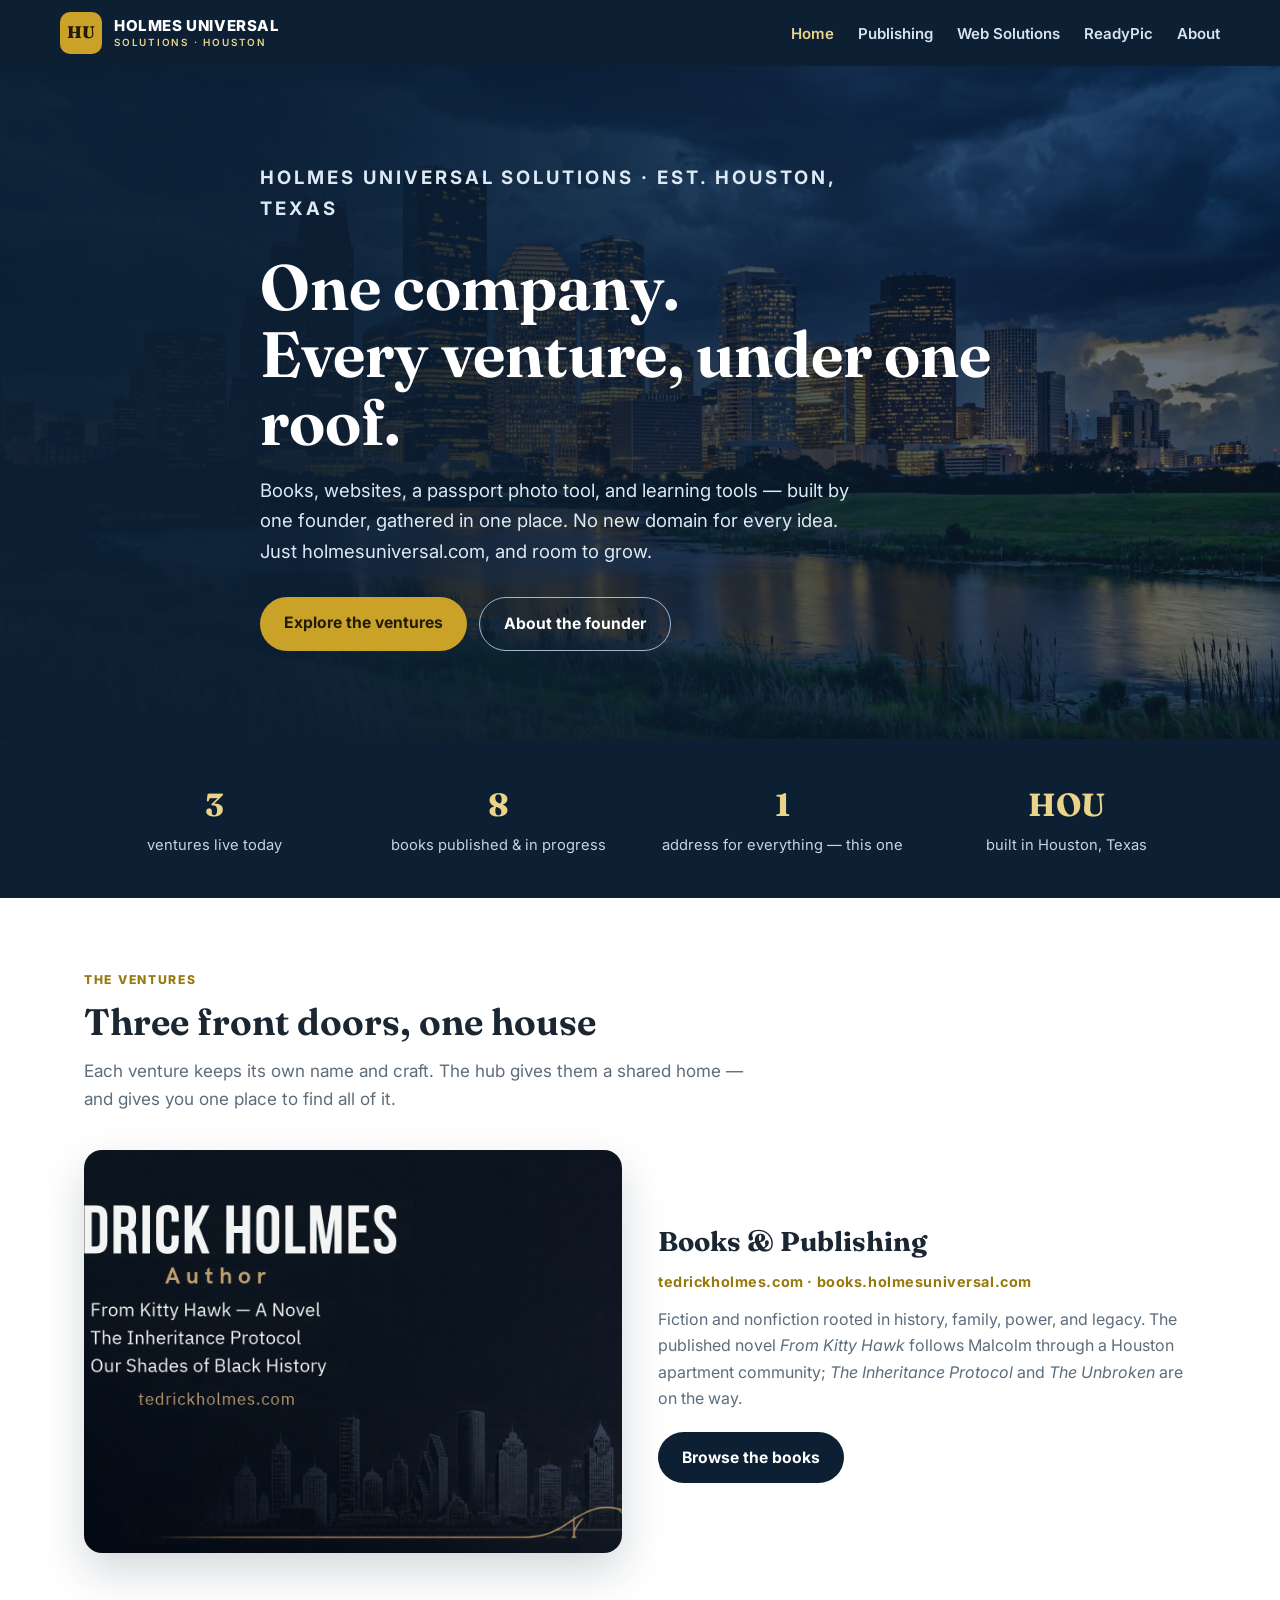
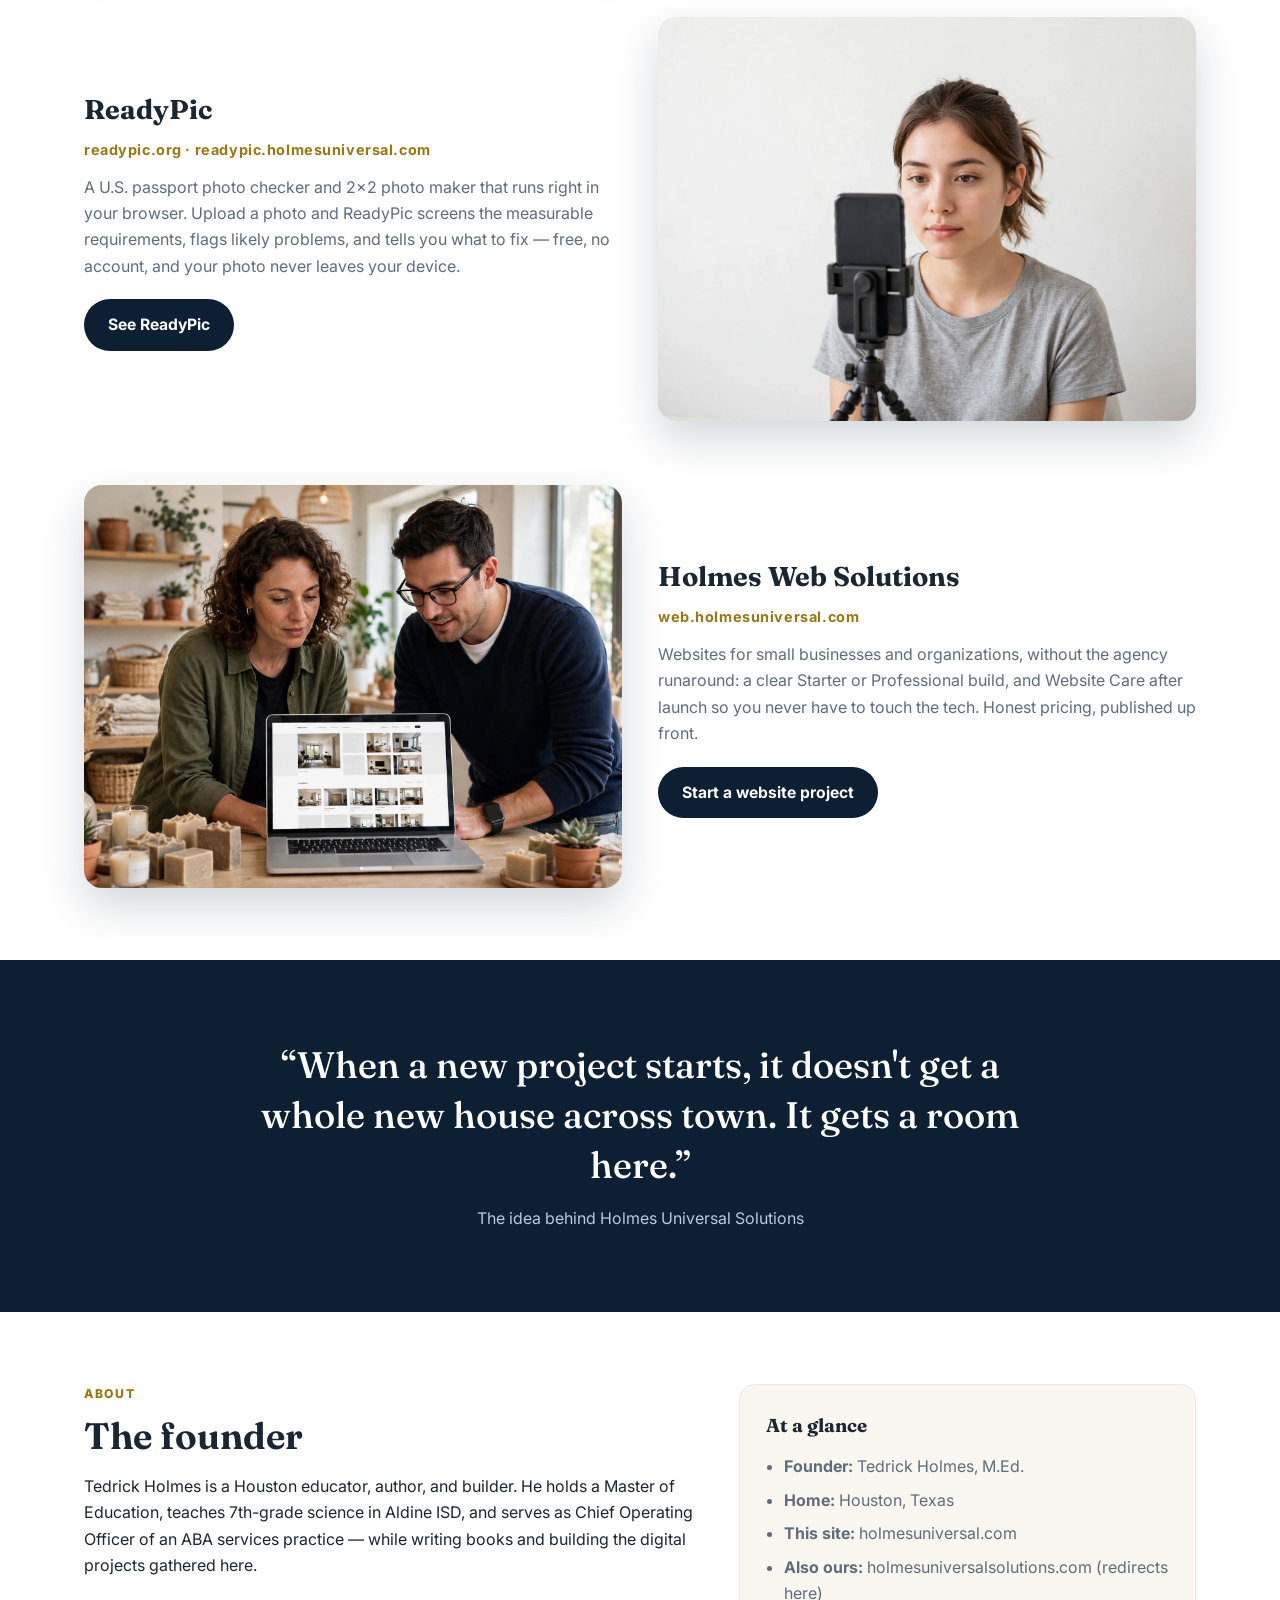
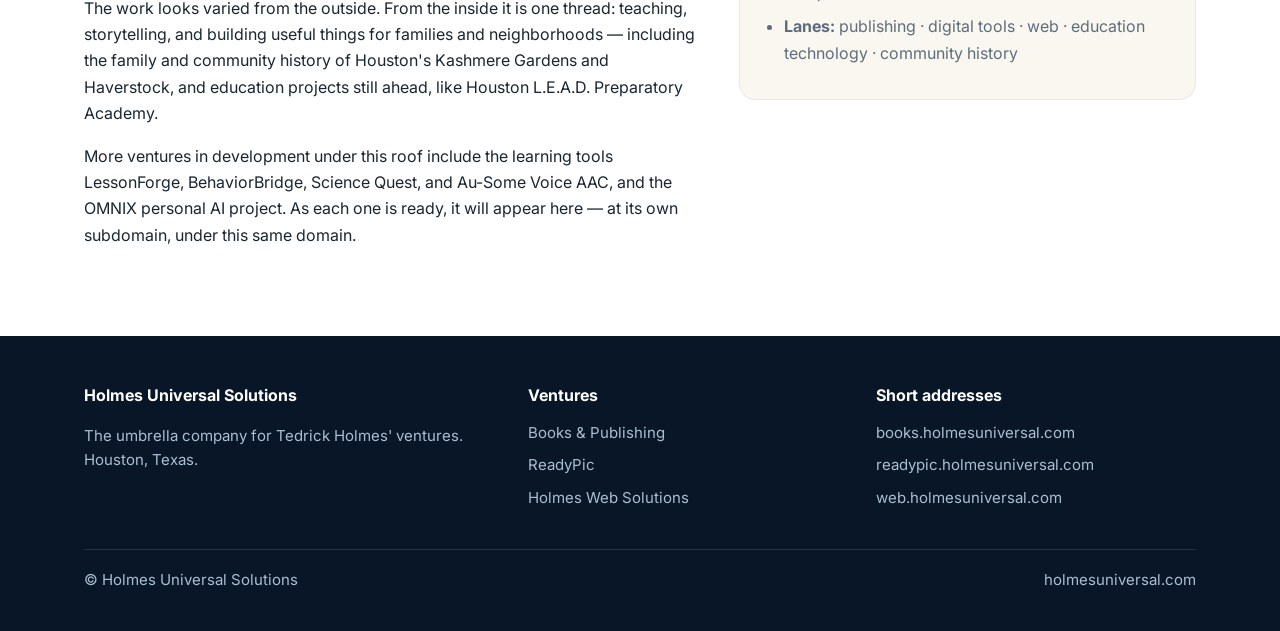
==== commit 2c3f1b76: "SEO: canonical, Open Graph, structured data, sitemap, robots, favicon, 404" ====
--- a/index.html
+++ b/index.html
@@ -3,8 +3,42 @@
 <head>
 <meta charset="utf-8">
 <meta name="viewport" content="width=device-width, initial-scale=1">
-<title>Holmes Universal Solutions — Houston, Texas</title>
-<meta name="description" content="Holmes Universal Solutions is the Houston umbrella company for Tedrick Holmes' publishing, web, and digital tool ventures — one home at holmesuniversal.com.">
+<title>Holmes Universal Solutions | Tedrick Holmes' Ventures — Houston, TX</title>
+<meta name="description" content="Holmes Universal Solutions is Tedrick Holmes' Houston umbrella company: books and publishing, Holmes Web Solutions, and ReadyPic, the U.S. passport photo checker — one home at holmesuniversal.com.">
+<meta name="author" content="Tedrick Holmes">
+<meta name="robots" content="index, follow">
+<link rel="canonical" href="https://holmesuniversal.com/">
+<meta name="theme-color" content="#0c1f33">
+<link rel="icon" type="image/svg+xml" href="/favicon.svg">
+<link rel="preconnect" href="https://fonts.googleapis.com">
+<link rel="preconnect" href="https://fonts.gstatic.com" crossorigin>
+<meta property="og:type" content="website">
+<meta property="og:site_name" content="Holmes Universal Solutions">
+<meta property="og:title" content="Holmes Universal Solutions | Tedrick Holmes' Ventures — Houston, TX">
+<meta property="og:description" content="Holmes Universal Solutions is Tedrick Holmes' Houston umbrella company: books and publishing, Holmes Web Solutions, and ReadyPic, the U.S. passport photo checker — one home at holmesuniversal.com.">
+<meta property="og:url" content="https://holmesuniversal.com/">
+<meta property="og:image" content="https://holmesuniversal.com/assets/hero-houston.webp">
+<meta name="twitter:card" content="summary_large_image">
+<meta name="twitter:title" content="Holmes Universal Solutions | Tedrick Holmes' Ventures — Houston, TX">
+<meta name="twitter:description" content="Holmes Universal Solutions is Tedrick Holmes' Houston umbrella company: books and publishing, Holmes Web Solutions, and ReadyPic, the U.S. passport photo checker — one home at holmesuniversal.com.">
+<meta name="twitter:image" content="https://holmesuniversal.com/assets/hero-houston.webp">
+<script type="application/ld+json">
+{
+  "@context": "https://schema.org",
+  "@type": "Organization",
+  "name": "Holmes Universal Solutions",
+  "url": "https://holmesuniversal.com/",
+  "description": "Houston umbrella company for Tedrick Holmes' publishing, web, and digital tool ventures.",
+  "address": { "@type": "PostalAddress", "addressLocality": "Houston", "addressRegion": "TX", "addressCountry": "US" },
+  "founder": { "@type": "Person", "name": "Tedrick Holmes", "jobTitle": "Founder", "url": "https://tedrickholmes.com" },
+  "sameAs": [ "https://tedrickholmes.com", "https://readypic.org" ],
+  "subOrganization": [
+    { "@type": "Organization", "name": "Holmes Publishing", "url": "https://holmesuniversal.com/publishing/" },
+    { "@type": "Organization", "name": "Holmes Web Solutions", "url": "https://holmesuniversal.com/web/" },
+    { "@type": "Organization", "name": "ReadyPic", "url": "https://readypic.org" }
+  ]
+}
+</script>
 <link rel="stylesheet" href="/styles.css">
 </head>
 <body>
@@ -23,7 +57,7 @@
 </header>
 
 <div class="hero">
-  <img class="bg" src="/assets/hero-houston.webp" alt="Downtown Houston skyline at dusk">
+  <img class="bg" fetchpriority="high" src="/assets/hero-houston.webp" alt="Downtown Houston skyline at dusk">
   <div class="shade"></div>
   <div class="wrap inner">
     <p class="kicker">Holmes Universal Solutions &middot; Est. Houston, Texas</p>
@@ -52,7 +86,7 @@
     <p class="lead">Each venture keeps its own name and craft. The hub gives them a shared home — and gives you one place to find all of it.</p>
 
     <div class="venture">
-      <div class="media"><img src="/assets/books-cover.png" alt="Tedrick Holmes book covers artwork — From Kitty Hawk, The Inheritance Protocol, and Our Shades of Black History"></div>
+      <div class="media"><img loading="lazy" decoding="async" src="/assets/books-cover.png" alt="Tedrick Holmes book covers artwork — From Kitty Hawk, The Inheritance Protocol, and Our Shades of Black History"></div>
       <div>
         <h3>Books &amp; Publishing</h3>
         <p class="domain">tedrickholmes.com &middot; books.holmesuniversal.com</p>
@@ -62,7 +96,7 @@
     </div>
 
     <div class="venture reverse">
-      <div class="media"><img src="/assets/readypic.webp" alt="Taking a passport-style photo at home with a phone on a tripod against a white wall"></div>
+      <div class="media"><img loading="lazy" decoding="async" src="/assets/readypic.webp" alt="Taking a passport-style photo at home with a phone on a tripod against a white wall"></div>
       <div>
         <h3>ReadyPic</h3>
         <p class="domain">readypic.org &middot; readypic.holmesuniversal.com</p>
@@ -72,7 +106,7 @@
     </div>
 
     <div class="venture">
-      <div class="media"><img src="/assets/web.webp" alt="A small business owner reviewing her new website with a designer"></div>
+      <div class="media"><img loading="lazy" decoding="async" src="/assets/web.webp" alt="A small business owner reviewing her new website with a designer"></div>
       <div>
         <h3>Holmes Web Solutions</h3>
         <p class="domain">web.holmesuniversal.com</p>
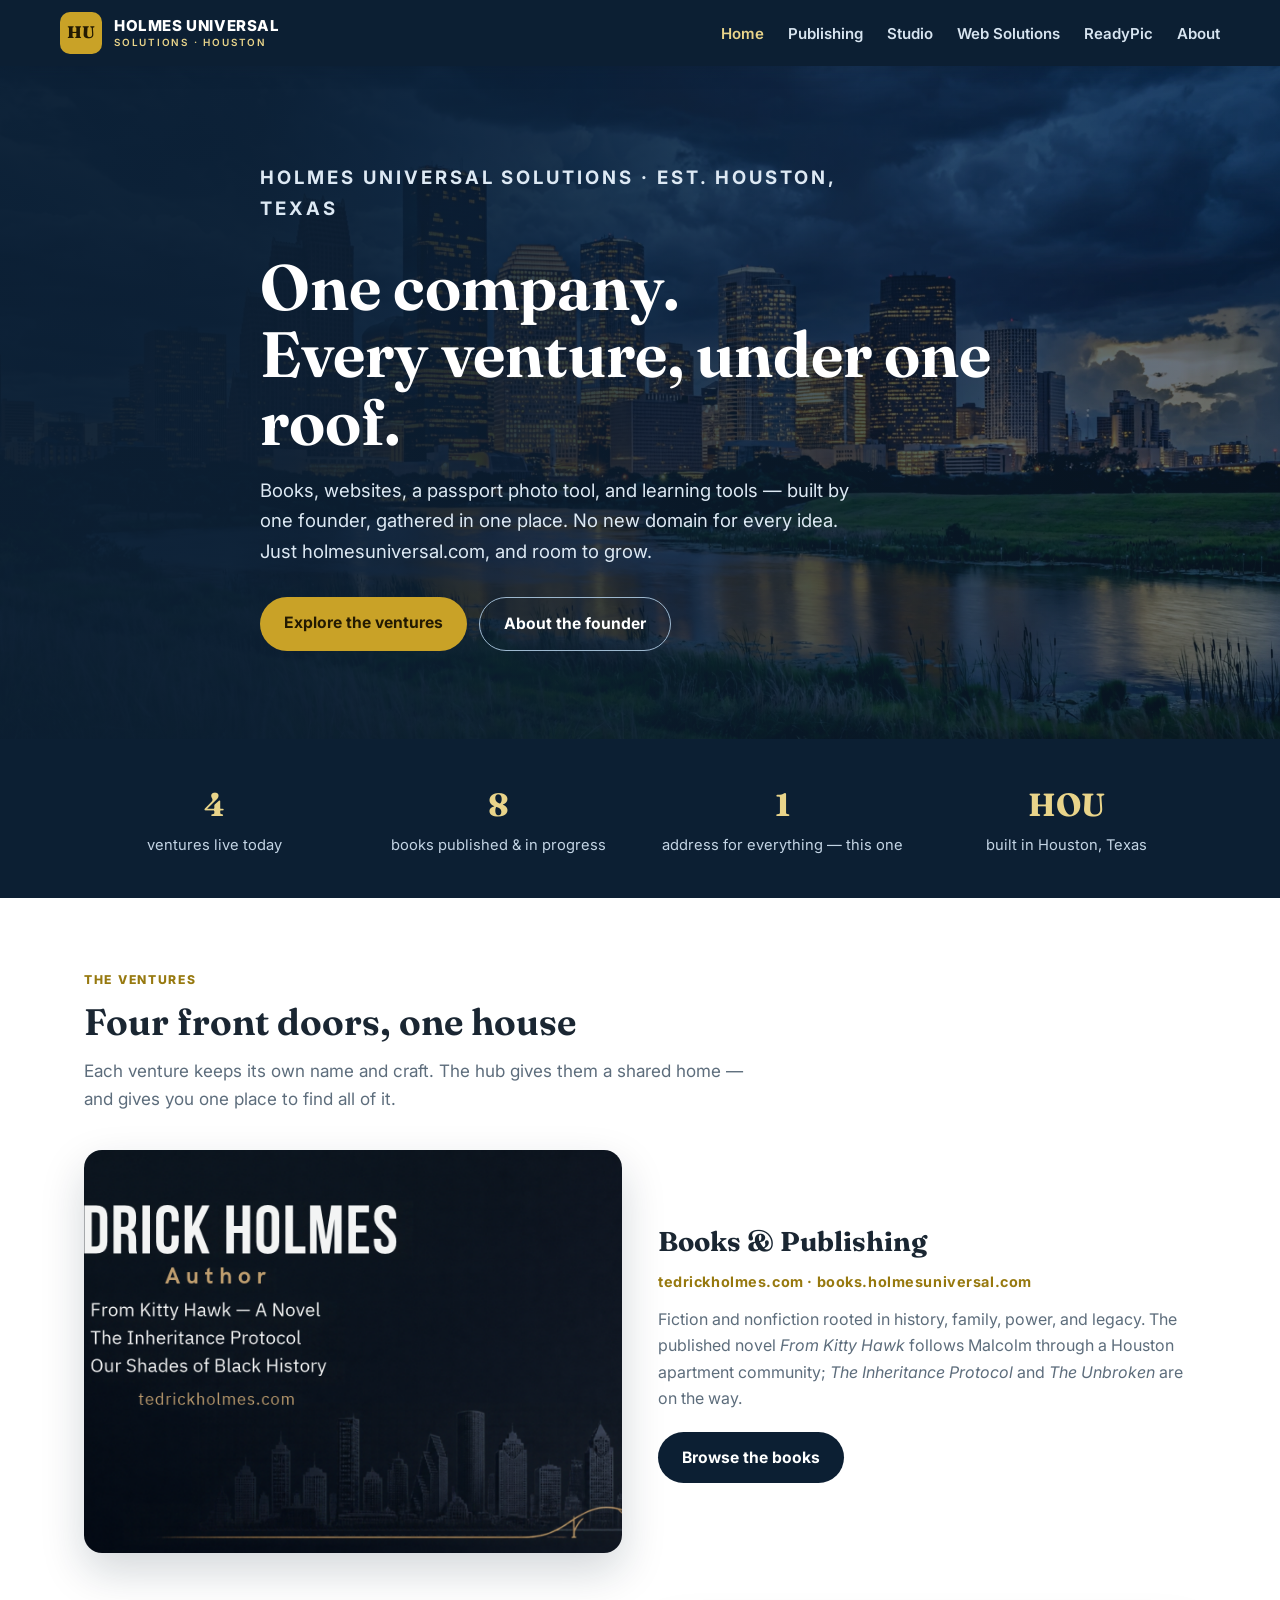
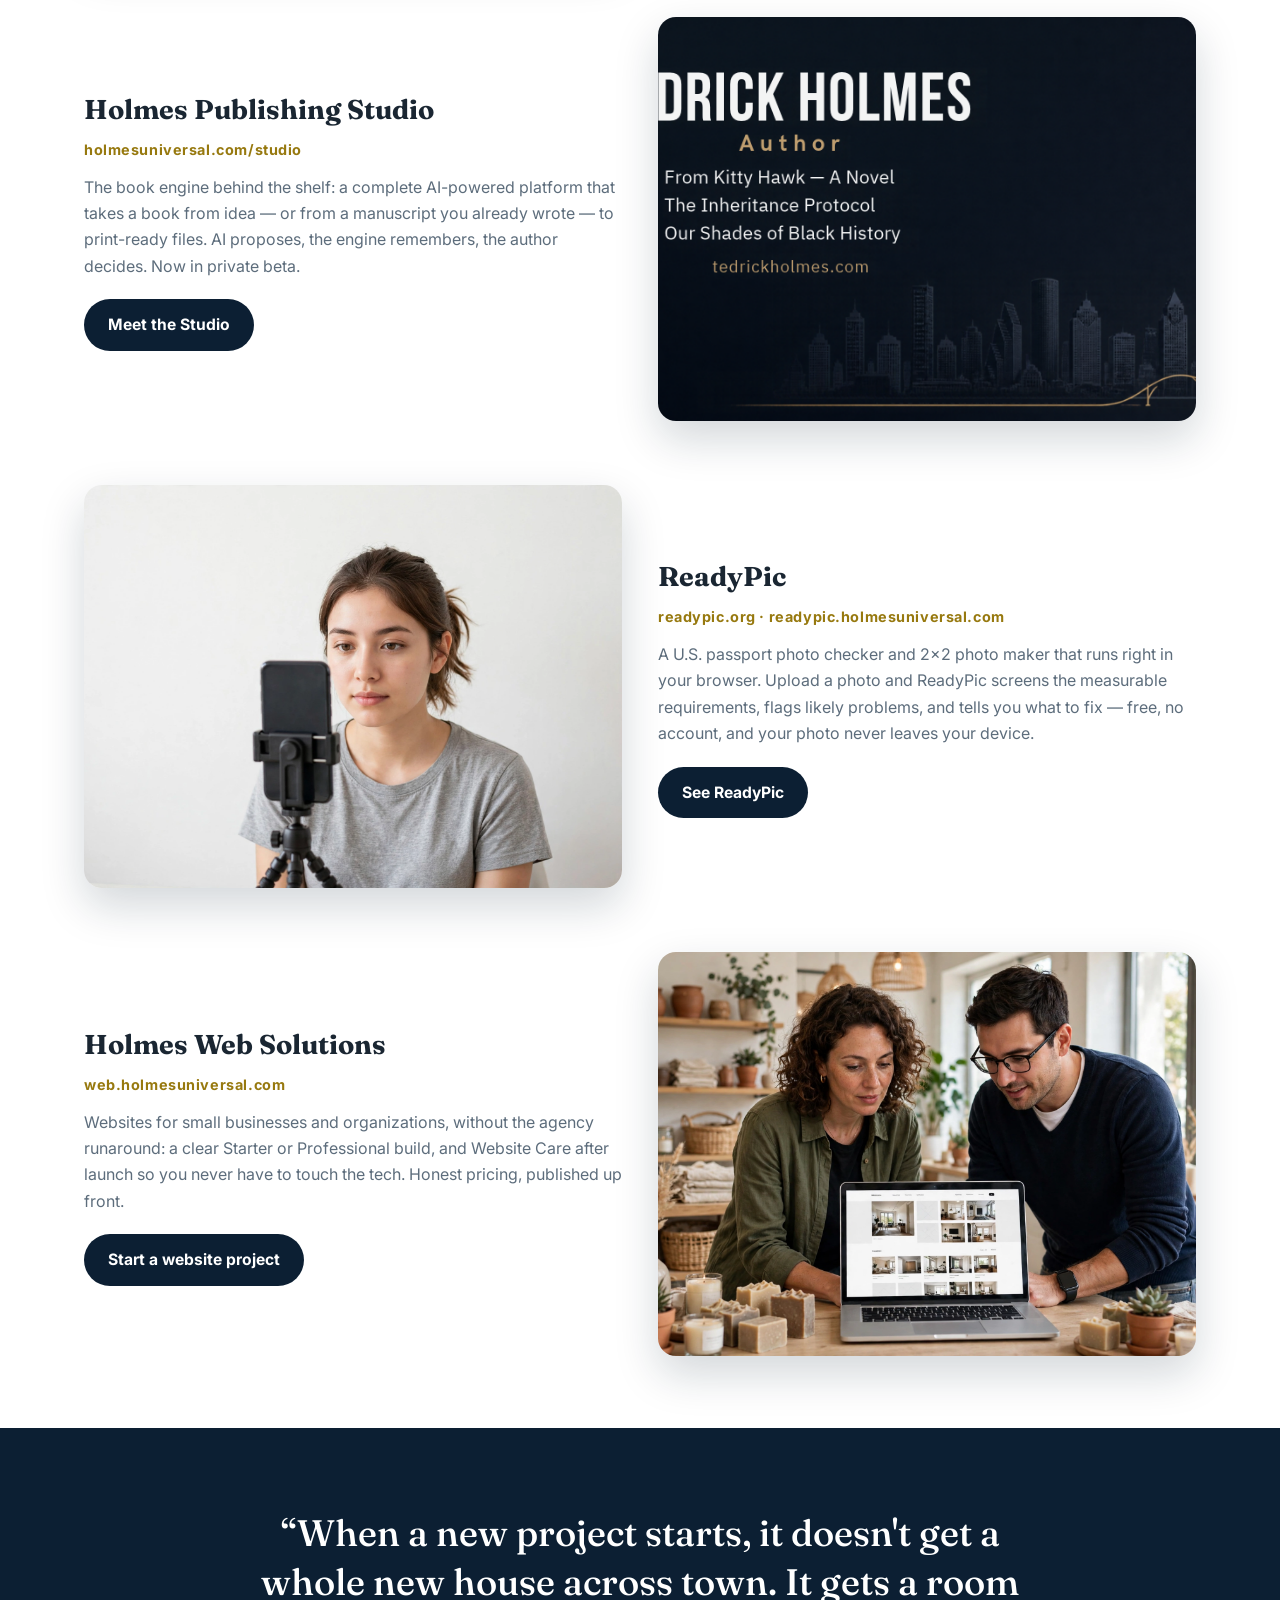
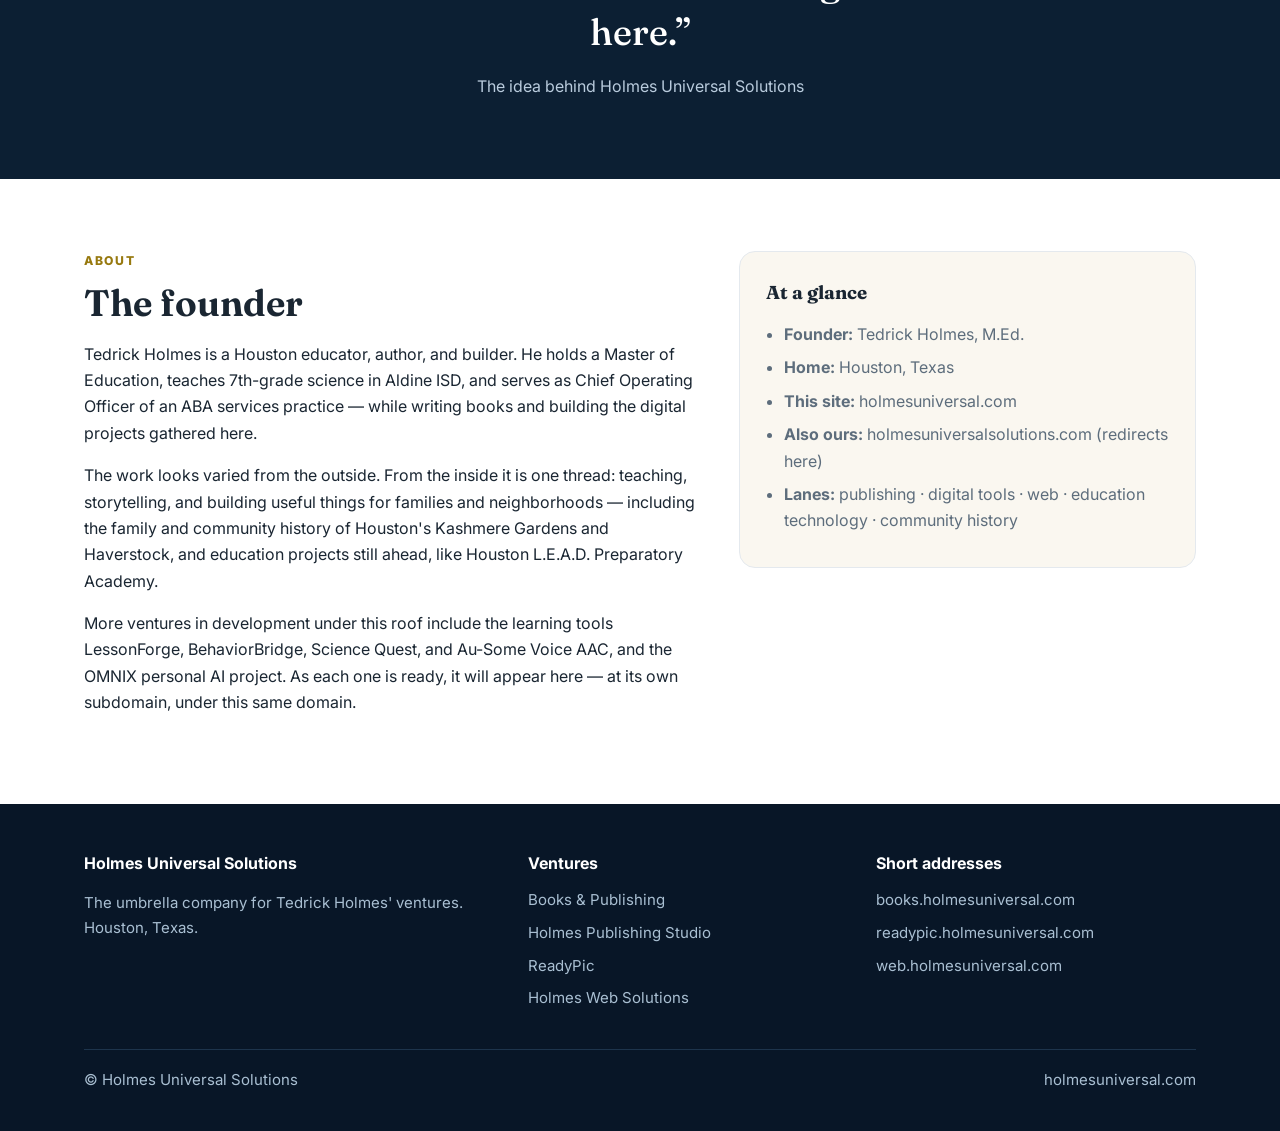
==== commit 426ba9fc: "Add Holmes Publishing Studio public page (/studio/) + nav/footer links, home venture block, sitemap" ====
--- a/index.html
+++ b/index.html
@@ -34,6 +34,7 @@
   "sameAs": [ "https://tedrickholmes.com", "https://readypic.org" ],
   "subOrganization": [
     { "@type": "Organization", "name": "Holmes Publishing", "url": "https://holmesuniversal.com/publishing/" },
+    { "@type": "Organization", "name": "Holmes Publishing Studio", "url": "https://holmesuniversal.com/studio/" },
     { "@type": "Organization", "name": "Holmes Web Solutions", "url": "https://holmesuniversal.com/web/" },
     { "@type": "Organization", "name": "ReadyPic", "url": "https://readypic.org" }
   ]
@@ -49,6 +50,7 @@
     <nav><ul>
       <li><a href="/" class="active">Home</a></li>
       <li><a href="/publishing/">Publishing</a></li>
+      <li><a href="/studio/">Studio</a></li>
       <li><a href="/web/">Web Solutions</a></li>
       <li><a href="/readypic/">ReadyPic</a></li>
       <li><a href="#about">About</a></li>
@@ -72,7 +74,7 @@
 
 <div class="strip">
   <div class="wrap grid">
-    <div><strong>3</strong><span>ventures live today</span></div>
+    <div><strong>4</strong><span>ventures live today</span></div>
     <div><strong>8</strong><span>books published &amp; in progress</span></div>
     <div><strong>1</strong><span>address for everything — this one</span></div>
     <div><strong>HOU</strong><span>built in Houston, Texas</span></div>
@@ -82,7 +84,7 @@
 <section id="ventures">
   <div class="wrap">
     <p class="eyebrow">The Ventures</p>
-    <h2>Three front doors, one house</h2>
+    <h2>Four front doors, one house</h2>
     <p class="lead">Each venture keeps its own name and craft. The hub gives them a shared home — and gives you one place to find all of it.</p>
 
     <div class="venture">
@@ -96,6 +98,16 @@
     </div>
 
     <div class="venture reverse">
+      <div class="media"><img loading="lazy" decoding="async" src="/assets/books-cover.png" alt="Book covers produced under Holmes Publishing"></div>
+      <div>
+        <h3>Holmes Publishing Studio</h3>
+        <p class="domain">holmesuniversal.com/studio</p>
+        <p>The book engine behind the shelf: a complete AI-powered platform that takes a book from idea — or from a manuscript you already wrote — to print-ready files. AI proposes, the engine remembers, the author decides. Now in private beta.</p>
+        <a class="btn btn-navy" href="/studio/">Meet the Studio</a>
+      </div>
+    </div>
+
+    <div class="venture">
       <div class="media"><img loading="lazy" decoding="async" src="/assets/readypic.webp" alt="Taking a passport-style photo at home with a phone on a tripod against a white wall"></div>
       <div>
         <h3>ReadyPic</h3>
@@ -105,7 +117,7 @@
       </div>
     </div>
 
-    <div class="venture">
+    <div class="venture reverse">
       <div class="media"><img loading="lazy" decoding="async" src="/assets/web.webp" alt="A small business owner reviewing her new website with a designer"></div>
       <div>
         <h3>Holmes Web Solutions</h3>
@@ -157,6 +169,7 @@
         <h4>Ventures</h4>
         <ul>
           <li><a href="/publishing/">Books &amp; Publishing</a></li>
+          <li><a href="/studio/">Holmes Publishing Studio</a></li>
           <li><a href="/readypic/">ReadyPic</a></li>
           <li><a href="/web/">Holmes Web Solutions</a></li>
         </ul>
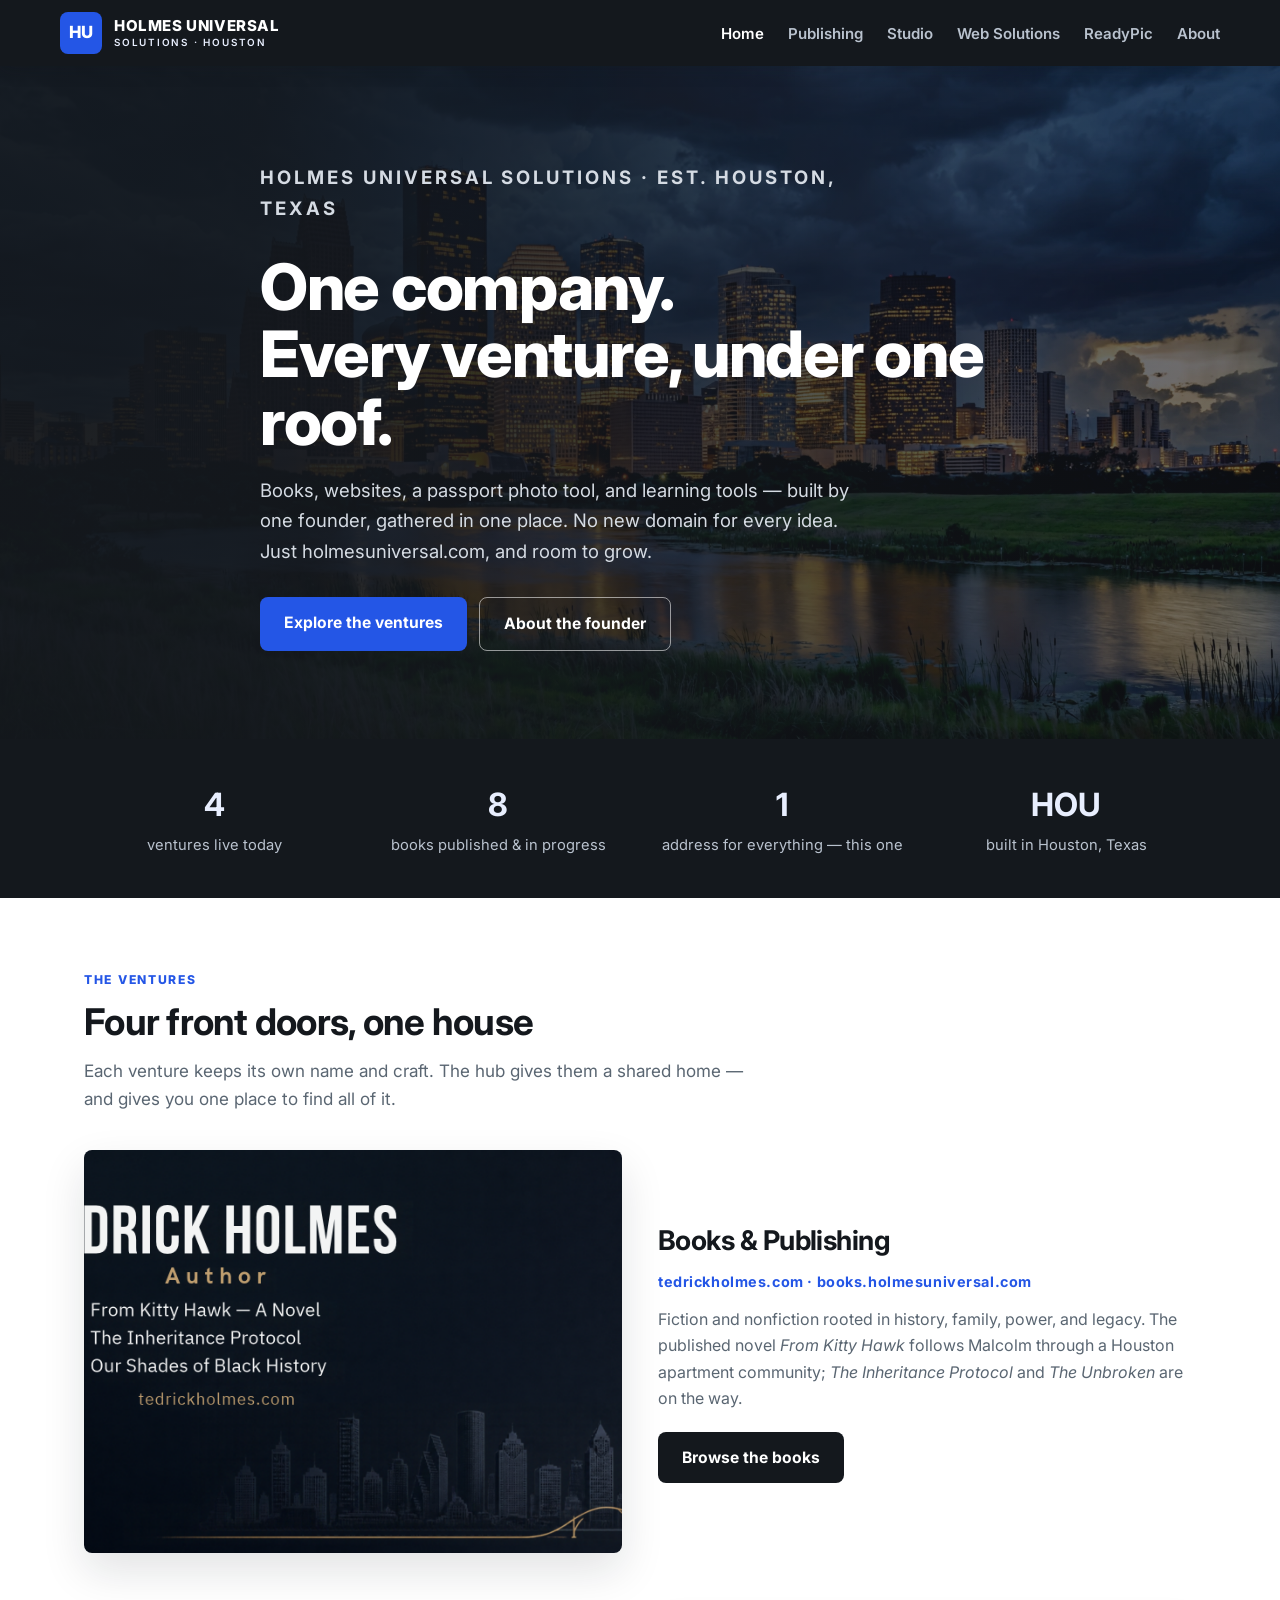
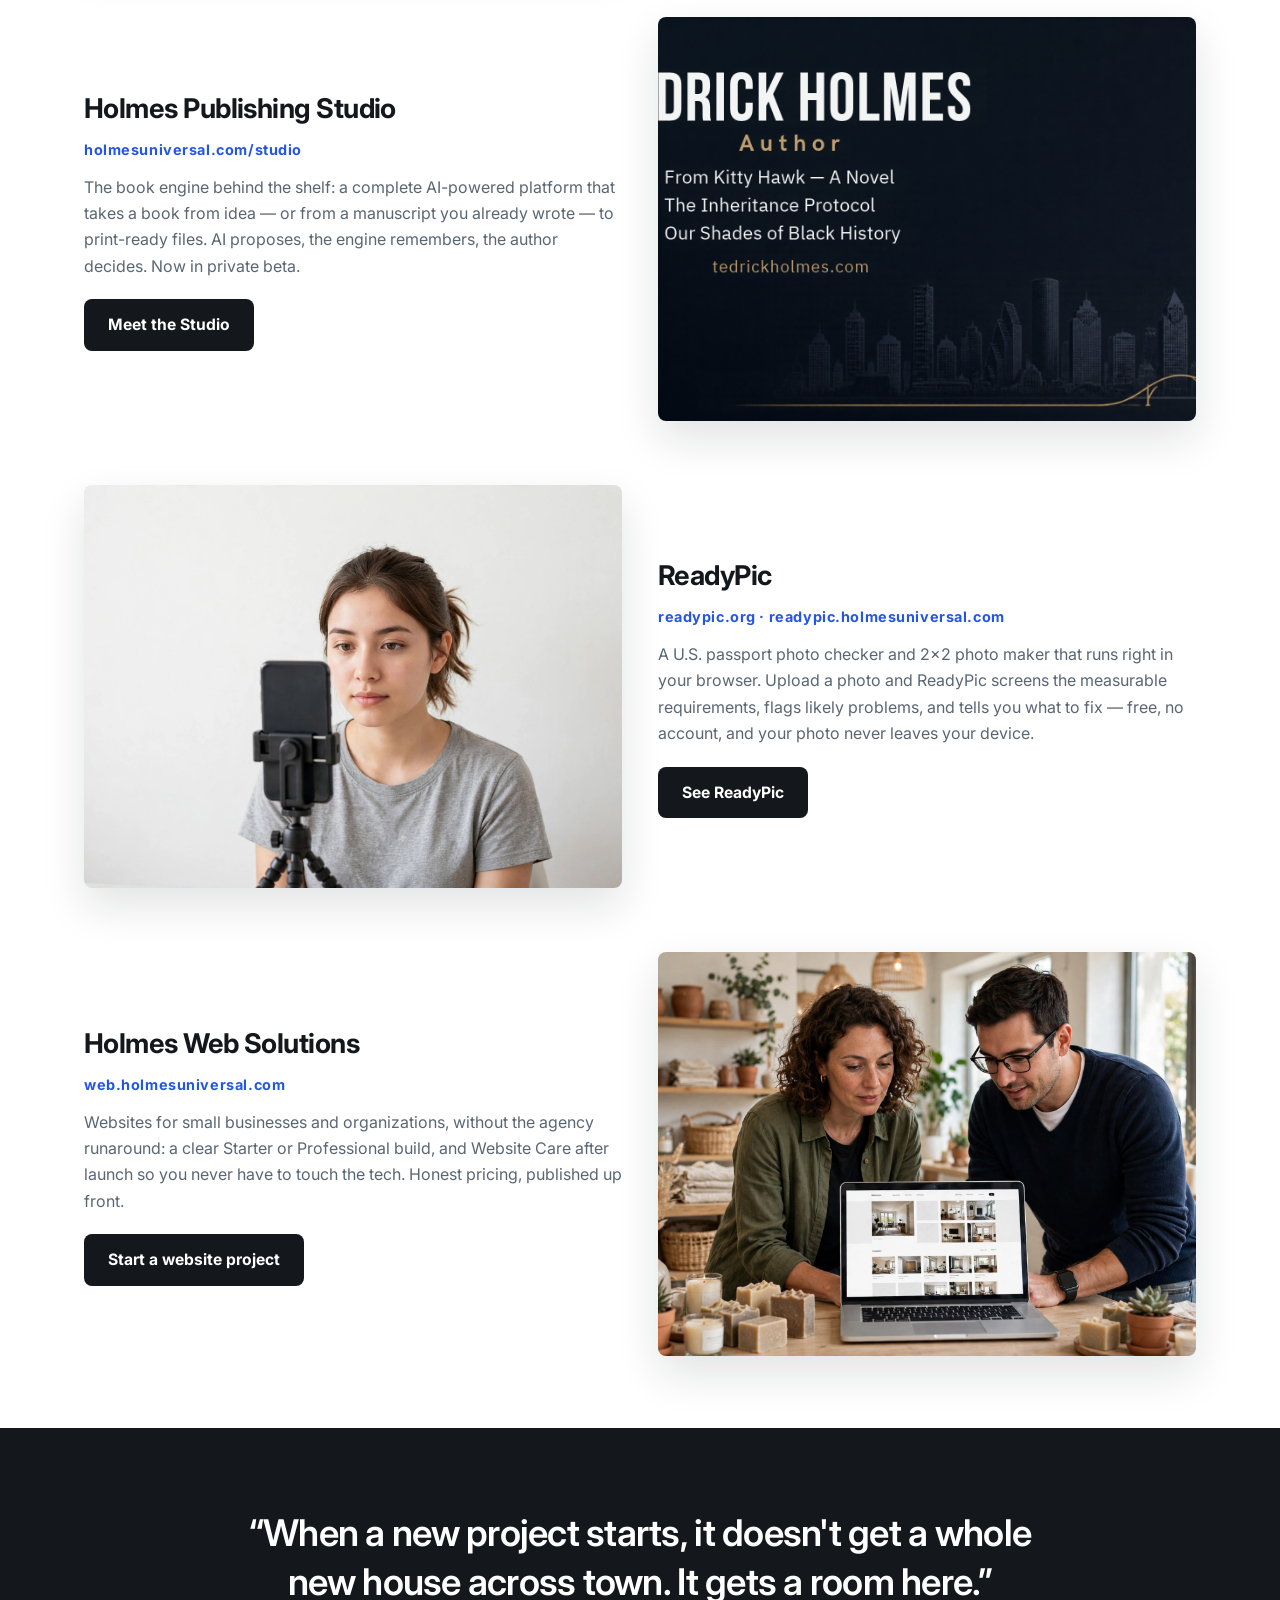
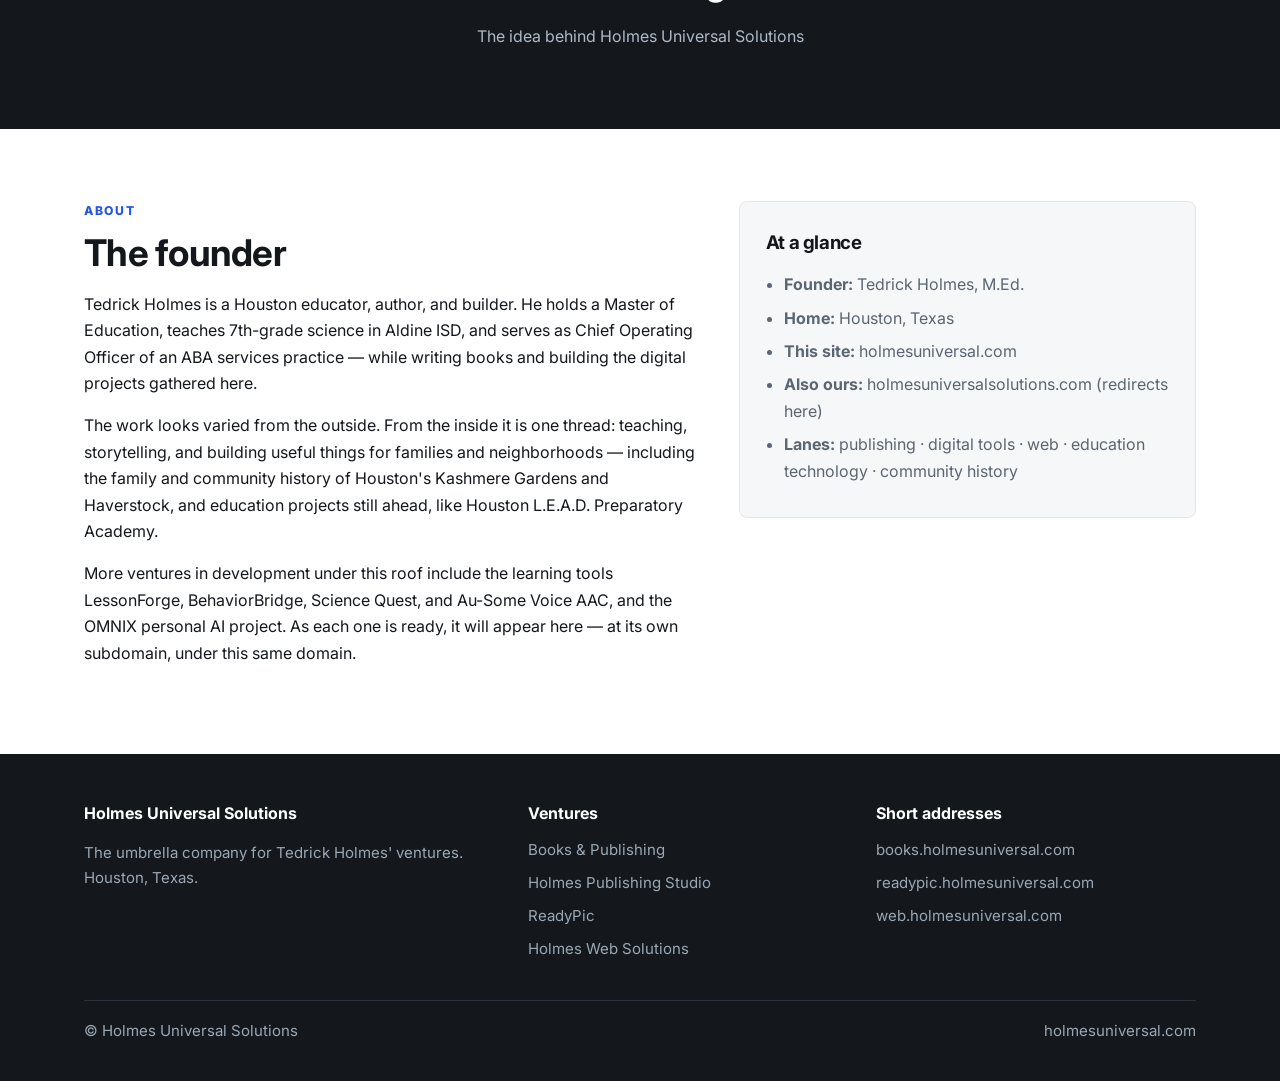
==== commit 6b578e00: "Re-skin hub to Modern Corporate Slate identity (graphite/white/cobalt, Inter) — styles, favicon, the" ====
--- a/index.html
+++ b/index.html
@@ -8,7 +8,7 @@
 <meta name="author" content="Tedrick Holmes">
 <meta name="robots" content="index, follow">
 <link rel="canonical" href="https://holmesuniversal.com/">
-<meta name="theme-color" content="#0c1f33">
+<meta name="theme-color" content="#14181D">
 <link rel="icon" type="image/svg+xml" href="/favicon.svg">
 <link rel="preconnect" href="https://fonts.googleapis.com">
 <link rel="preconnect" href="https://fonts.gstatic.com" crossorigin>
--- a/styles.css
+++ b/styles.css
@@ -1,42 +1,42 @@
-@import url('https://fonts.googleapis.com/css2?family=Fraunces:opsz,wght@9..144,500;9..144,650;9..144,800&family=Inter:wght@400;500;600;700;800&display=swap');
+@import url('https://fonts.googleapis.com/css2?family=Inter:wght@400;500;600;700;800&display=swap');
 
 :root{
-  --navy:#0c1f33; --navy-2:#11304f; --gold:#c9a227; --gold-soft:#e9d48a;
-  --paper:#faf7f0; --ink:#1a2632; --muted:#5d6d7c; --line:#e4e9ee; --card:#fff;
+  --navy:#14181d; --navy-2:#1c232b; --gold:#2456e6; --gold-soft:#e8eefe;
+  --paper:#f6f7f9; --ink:#14181d; --muted:#5a6672; --line:#e3e7ed; --card:#fff;
 }
 *{box-sizing:border-box}
 html{scroll-behavior:smooth}
 body{margin:0;font-family:'Inter',system-ui,-apple-system,"Segoe UI",Roboto,sans-serif;color:var(--ink);background:#fff;line-height:1.65}
-h1,h2,h3,.serif{font-family:'Fraunces',Georgia,'Times New Roman',serif}
+h1,h2,h3,.serif{font-family:'Inter',system-ui,-apple-system,"Segoe UI",Roboto,sans-serif;letter-spacing:-0.02em}
 a{color:inherit}
 img{max-width:100%;display:block}
 .wrap{max-width:1160px;margin:0 auto;padding:0 24px}
 
 /* Header */
-.site-header{position:sticky;top:0;z-index:30;background:var(--navy);color:#fff;box-shadow:0 2px 18px rgba(12,31,51,.25)}
+.site-header{position:sticky;top:0;z-index:30;background:var(--navy);color:#fff;box-shadow:0 2px 18px rgba(20,24,29,.18)}
 .nav{display:flex;align-items:center;justify-content:space-between;gap:20px;padding:12px 0}
 .brand{display:flex;align-items:center;gap:12px;text-decoration:none}
-.mono{background:var(--gold);color:#231a02;font-family:'Fraunces',serif;font-weight:800;width:42px;height:42px;border-radius:10px;display:flex;align-items:center;justify-content:center;font-size:1.05rem;letter-spacing:.02em}
+.mono{background:var(--gold);color:#fff;font-family:'Inter',system-ui,sans-serif;font-weight:800;width:42px;height:42px;border-radius:8px;display:flex;align-items:center;justify-content:center;font-size:1.05rem;letter-spacing:.02em}
 .brand .name{font-weight:800;letter-spacing:.04em;font-size:.94rem;line-height:1.25}
 .brand .name small{display:block;color:var(--gold-soft);font-weight:600;letter-spacing:.18em;font-size:.62rem}
 nav ul{display:flex;gap:24px;list-style:none;margin:0;padding:0}
-nav a{text-decoration:none;color:#d7e4f0;font-weight:600;font-size:.94rem}
-nav a:hover,nav a.active{color:var(--gold-soft)}
+nav a{text-decoration:none;color:#b9c2ce;font-weight:600;font-size:.94rem}
+nav a:hover,nav a.active{color:#fff}
 @media(max-width:720px){nav ul{gap:15px}nav a{font-size:.86rem}.brand .name{font-size:.82rem}}
 
 /* Hero */
 .hero{position:relative;color:#fff;background:var(--navy)}
 .hero .bg{position:absolute;inset:0;width:100%;height:100%;object-fit:cover;opacity:.55}
-.hero .shade{position:absolute;inset:0;background:linear-gradient(90deg,rgba(12,31,51,.92) 20%,rgba(12,31,51,.55) 60%,rgba(12,31,51,.25))}
+.hero .shade{position:absolute;inset:0;background:linear-gradient(90deg,rgba(20,24,29,.92) 20%,rgba(20,24,29,.55) 60%,rgba(20,24,29,.25))}
 .hero .inner{position:relative;padding:96px 0 88px;max-width:760px}
 .kicker{color:var(--gold-soft);font-weight:700;text-transform:uppercase;letter-spacing:.16em;font-size:.78rem;margin:0 0 16px}
-.hero h1{font-size:clamp(2.4rem,5.4vw,4rem);line-height:1.05;margin:0 0 20px;font-weight:650}
-.hero p{font-size:1.16rem;color:#dde9f4;max-width:600px;margin:0 0 30px}
+.hero h1{font-size:clamp(2.4rem,5.4vw,4rem);line-height:1.05;margin:0 0 20px;font-weight:800}
+.hero p{font-size:1.16rem;color:#d5dbe3;max-width:600px;margin:0 0 30px}
 .btns{display:flex;flex-wrap:wrap;gap:12px}
-.btn{display:inline-block;padding:13px 24px;border-radius:999px;font-weight:700;text-decoration:none;font-size:.98rem}
-.btn-gold{background:var(--gold);color:#231a02}
-.btn-gold:hover{background:var(--gold-soft)}
-.btn-line{border:1.5px solid #9db8cf;color:#fff}
+.btn{display:inline-block;padding:13px 24px;border-radius:8px;font-weight:700;text-decoration:none;font-size:.98rem}
+.btn-gold{background:var(--gold);color:#fff}
+.btn-gold:hover{background:#1b44b8}
+.btn-line{border:1.5px solid rgba(255,255,255,.55);color:#fff}
 .btn-line:hover{border-color:#fff}
 .btn-navy{background:var(--navy);color:#fff}
 .btn-navy:hover{background:var(--navy-2)}
@@ -44,13 +44,13 @@
 /* Page hero (subpages) */
 .page-hero{background:var(--navy);color:#fff;padding:64px 0 54px}
 .page-hero h1{font-size:clamp(2rem,4.4vw,3.1rem);margin:0 0 12px;line-height:1.1}
-.page-hero p{color:#cfdfec;font-size:1.1rem;max-width:640px;margin:0}
+.page-hero p{color:#c9d2dc;font-size:1.1rem;max-width:640px;margin:0}
 
 /* Sections */
 section{padding:72px 0}
 .soft{background:var(--paper)}
-.eyebrow{color:#97790f;font-weight:800;text-transform:uppercase;letter-spacing:.14em;font-size:.76rem;margin:0 0 10px}
-h2{font-size:clamp(1.6rem,3.2vw,2.3rem);line-height:1.18;margin:0 0 14px;font-weight:650}
+.eyebrow{color:#2456e6;font-weight:800;text-transform:uppercase;letter-spacing:.14em;font-size:.76rem;margin:0 0 10px}
+h2{font-size:clamp(1.6rem,3.2vw,2.3rem);line-height:1.18;margin:0 0 14px;font-weight:700}
 .lead{color:var(--muted);font-size:1.07rem;max-width:680px;margin:0 0 36px}
 
 /* Venture rows */
@@ -58,59 +58,59 @@
 .venture:last-child{margin-bottom:0}
 .venture.reverse .media{order:2}
 @media(max-width:860px){.venture{grid-template-columns:1fr}.venture.reverse .media{order:0}}
-.venture .media img{border-radius:18px;box-shadow:0 18px 44px rgba(12,31,51,.18);aspect-ratio:4/3;object-fit:cover;width:100%}
+.venture .media img{border-radius:8px;box-shadow:0 18px 44px rgba(20,24,29,.12);aspect-ratio:4/3;object-fit:cover;width:100%}
 .venture h3{font-size:1.7rem;margin:0 0 6px}
-.venture .domain{color:#97790f;font-weight:700;font-size:.9rem;letter-spacing:.04em;margin:0 0 12px}
+.venture .domain{color:#2456e6;font-weight:700;font-size:.9rem;letter-spacing:.04em;margin:0 0 12px}
 .venture p{color:var(--muted);margin:0 0 20px}
 
 /* Facts strip */
 .strip{background:var(--navy);color:#fff;padding:40px 0}
 .strip .grid{display:grid;grid-template-columns:repeat(4,1fr);gap:24px;text-align:center}
 @media(max-width:860px){.strip .grid{grid-template-columns:repeat(2,1fr)}}
-.strip strong{font-family:'Fraunces',serif;font-size:2rem;display:block;color:var(--gold-soft)}
-.strip span{color:#c3d4e4;font-size:.92rem}
+.strip strong{font-family:'Inter',system-ui,sans-serif;font-size:2rem;display:block;color:var(--gold-soft)}
+.strip span{color:#b9c2ce;font-size:.92rem}
 
 /* Book lists */
 .books{display:grid;grid-template-columns:1fr 1fr;gap:22px}
 @media(max-width:860px){.books{grid-template-columns:1fr}}
-.book{background:#fff;border:1px solid var(--line);border-radius:16px;padding:24px}
+.book{background:#fff;border:1px solid var(--line);border-radius:8px;padding:24px}
 .book h3{margin:0 0 4px;font-size:1.25rem}
 .book .status{font-weight:700;font-size:.8rem;text-transform:uppercase;letter-spacing:.08em}
-.published{color:#1e7a34}.progress{color:#97790f}
+.published{color:#1e7a34}.progress{color:#2456e6}
 .book p{color:var(--muted);margin:8px 0 0}
 
 /* Packages */
 .pkgs{display:grid;grid-template-columns:repeat(3,1fr);gap:20px}
 @media(max-width:900px){.pkgs{grid-template-columns:1fr}}
-.pkg{background:#fff;border:1px solid var(--line);border-radius:16px;padding:28px;box-shadow:0 8px 24px rgba(12,31,51,.05)}
+.pkg{background:#fff;border:1px solid var(--line);border-radius:8px;padding:28px;box-shadow:0 8px 24px rgba(20,24,29,.05)}
 .pkg h3{margin:0 0 4px;font-size:1.2rem}
-.pkg .price{font-family:'Fraunces',serif;font-size:2rem;color:var(--navy)}
+.pkg .price{font-family:'Inter',system-ui,sans-serif;font-size:2rem;color:var(--navy)}
 .pkg p,.pkg li{color:var(--muted)}
 .pkg ul{padding-left:18px;margin:12px 0 0}
 
 /* Steps */
 .steps{display:grid;grid-template-columns:repeat(3,1fr);gap:20px}
 @media(max-width:900px){.steps{grid-template-columns:1fr}}
-.step{background:#fff;border-radius:16px;padding:24px;border-top:5px solid var(--gold);box-shadow:0 8px 24px rgba(12,31,51,.05)}
+.step{background:#fff;border-radius:8px;padding:24px;border-top:5px solid var(--gold);box-shadow:0 8px 24px rgba(20,24,29,.05)}
 .step h3{margin:0 0 6px}.step p{color:var(--muted);margin:0}
 
 /* About / manifesto */
 .manifesto{background:var(--navy);color:#fff;text-align:center;padding:80px 0}
-.manifesto blockquote{font-family:'Fraunces',serif;font-size:clamp(1.5rem,3.4vw,2.3rem);line-height:1.35;max-width:820px;margin:0 auto 16px;font-weight:500}
-.manifesto p{color:#b9cbdd;margin:0}
+.manifesto blockquote{font-family:'Inter',system-ui,sans-serif;font-size:clamp(1.5rem,3.4vw,2.3rem);line-height:1.35;max-width:820px;margin:0 auto 16px;font-weight:600;letter-spacing:-0.02em}
+.manifesto p{color:#aeb9c6;margin:0}
 .two{display:grid;grid-template-columns:1.15fr .85fr;gap:36px;align-items:start}
 @media(max-width:860px){.two{grid-template-columns:1fr}}
-.facts{background:var(--paper);border:1px solid var(--line);border-radius:16px;padding:26px}
+.facts{background:var(--paper);border:1px solid var(--line);border-radius:8px;padding:26px}
 .facts h3{margin:0 0 12px}.facts ul{margin:0;padding-left:18px;color:var(--muted)}
 .facts li{margin-bottom:7px}
 
 /* Footer */
-footer{background:#081627;color:#a9bfd2;padding:46px 0 38px;font-size:.94rem}
+footer{background:#14181d;color:#9aa7b4;padding:46px 0 38px;font-size:.94rem}
 footer .cols{display:grid;grid-template-columns:1.3fr 1fr 1fr;gap:28px}
 @media(max-width:860px){footer .cols{grid-template-columns:1fr}}
 footer h4{color:#fff;margin:0 0 12px;font-size:1rem}
 footer ul{list-style:none;margin:0;padding:0}
 footer li{margin-bottom:8px}
-footer a{color:#a9bfd2;text-decoration:none}
+footer a{color:#9aa7b4;text-decoration:none}
 footer a:hover{color:#fff}
-footer .fine{border-top:1px solid #1d344c;margin-top:30px;padding-top:18px;display:flex;flex-wrap:wrap;gap:8px;justify-content:space-between}
+footer .fine{border-top:1px solid #2a333e;margin-top:30px;padding-top:18px;display:flex;flex-wrap:wrap;gap:8px;justify-content:space-between}
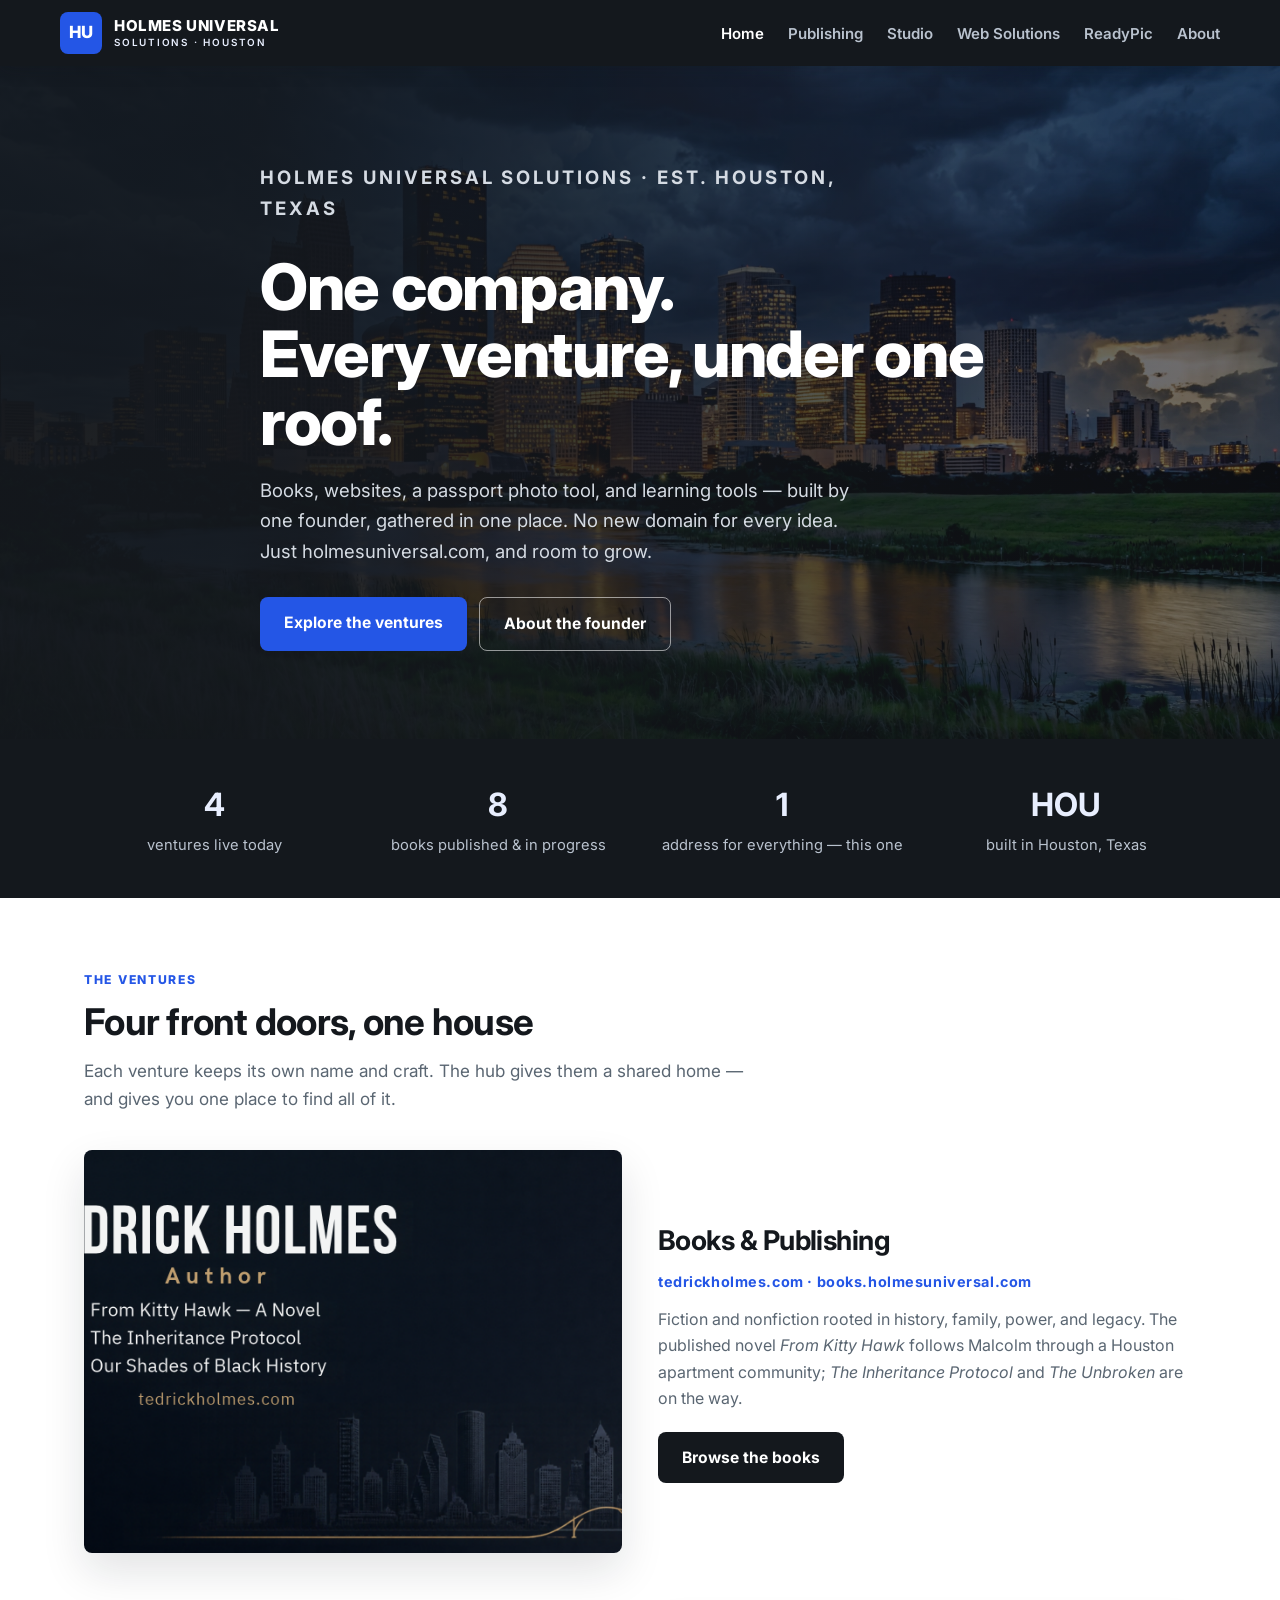
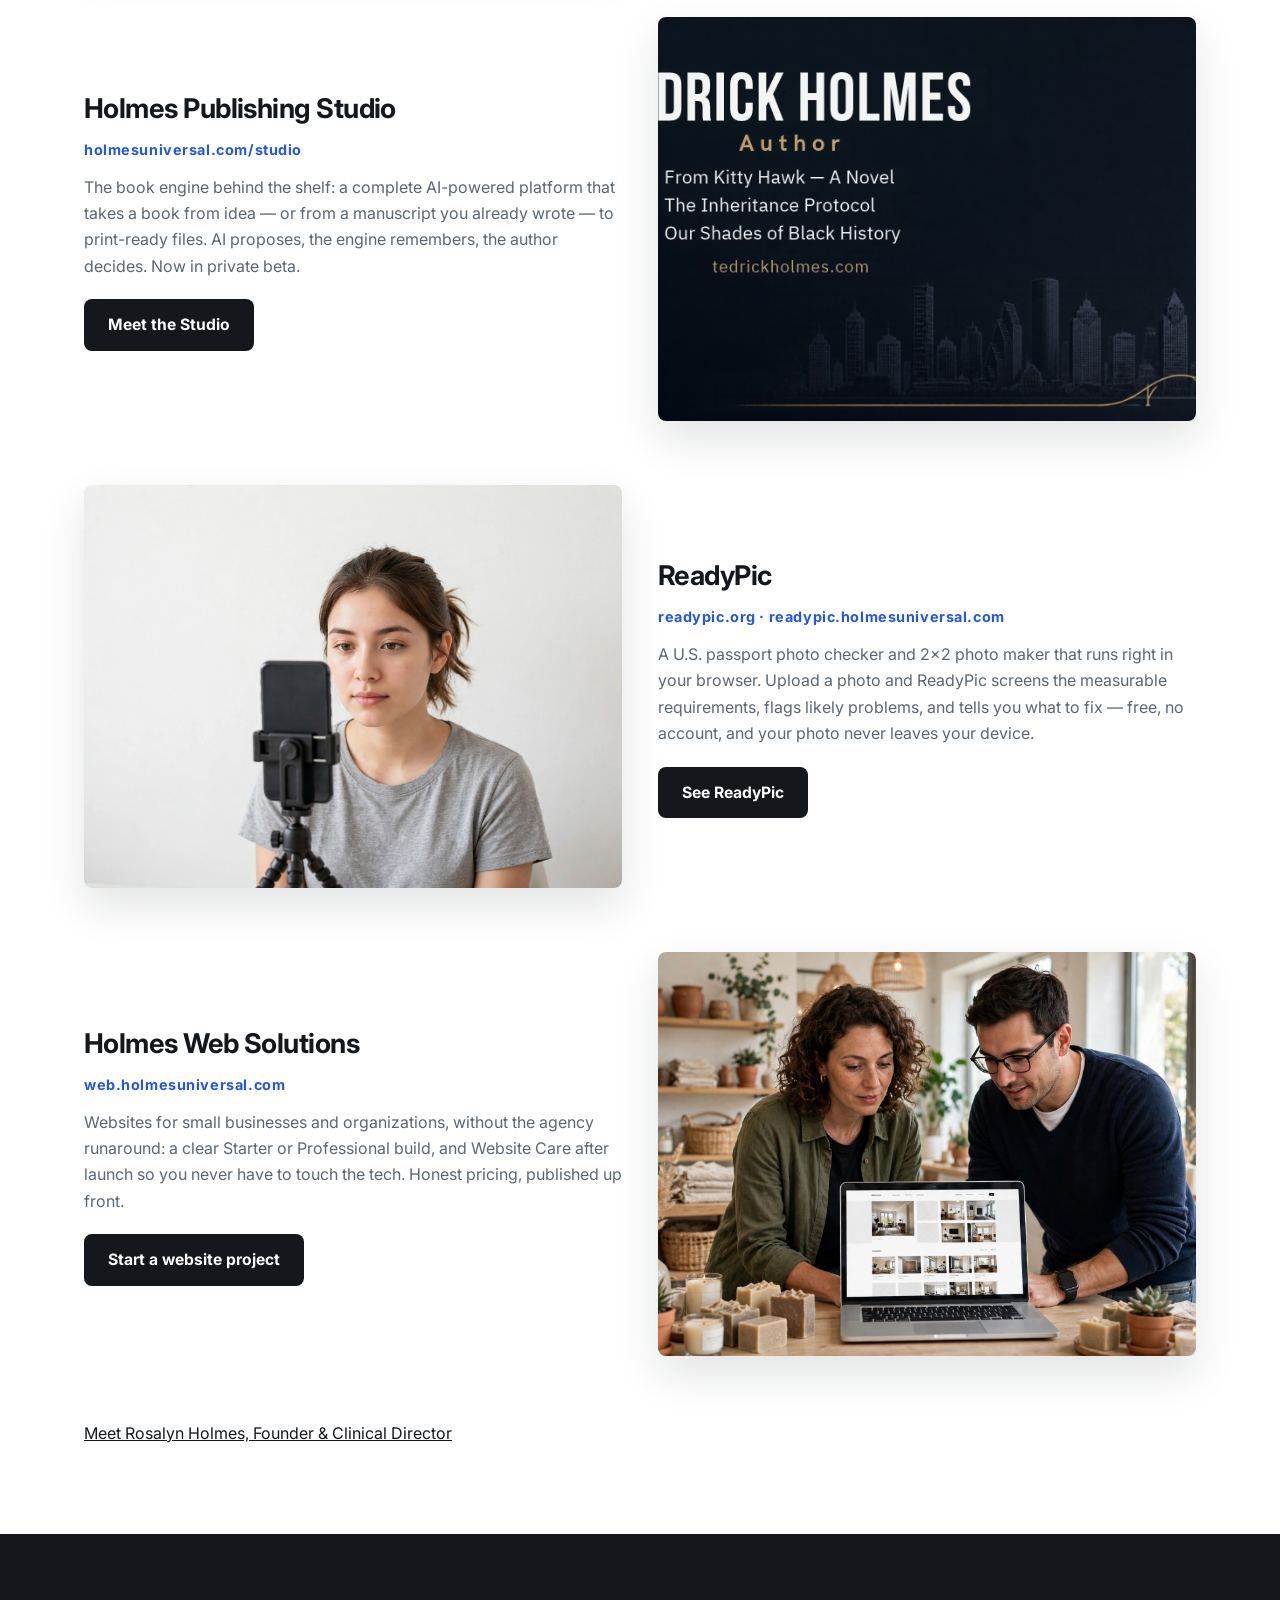
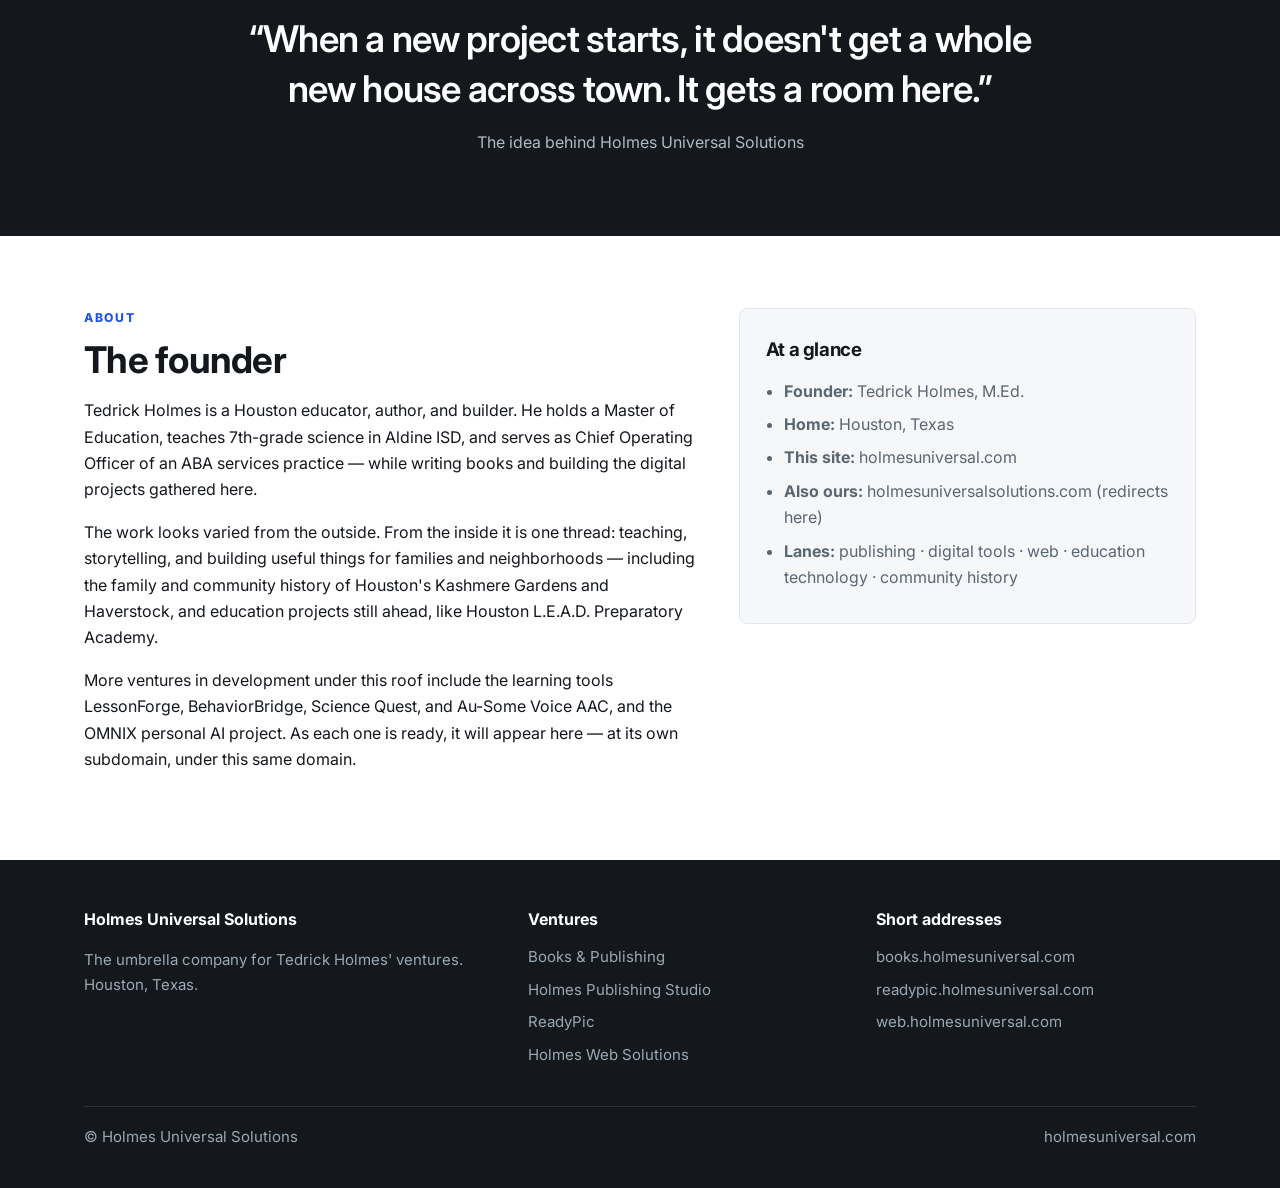
==== commit 4897ec80: "Add Rosalyn Holmes leadership backlink to ventures section (LINK-HU-01, blitz package)" ====
--- a/index.html
+++ b/index.html
@@ -126,6 +126,8 @@
         <a class="btn btn-navy" href="/web/">Start a website project</a>
       </div>
     </div>
+
+    <p class="leadership-line"><a href="https://au-someteacher.com/rosalyn-holmes">Meet Rosalyn Holmes, Founder &amp; Clinical Director</a></p>
   </div>
 </section>
 
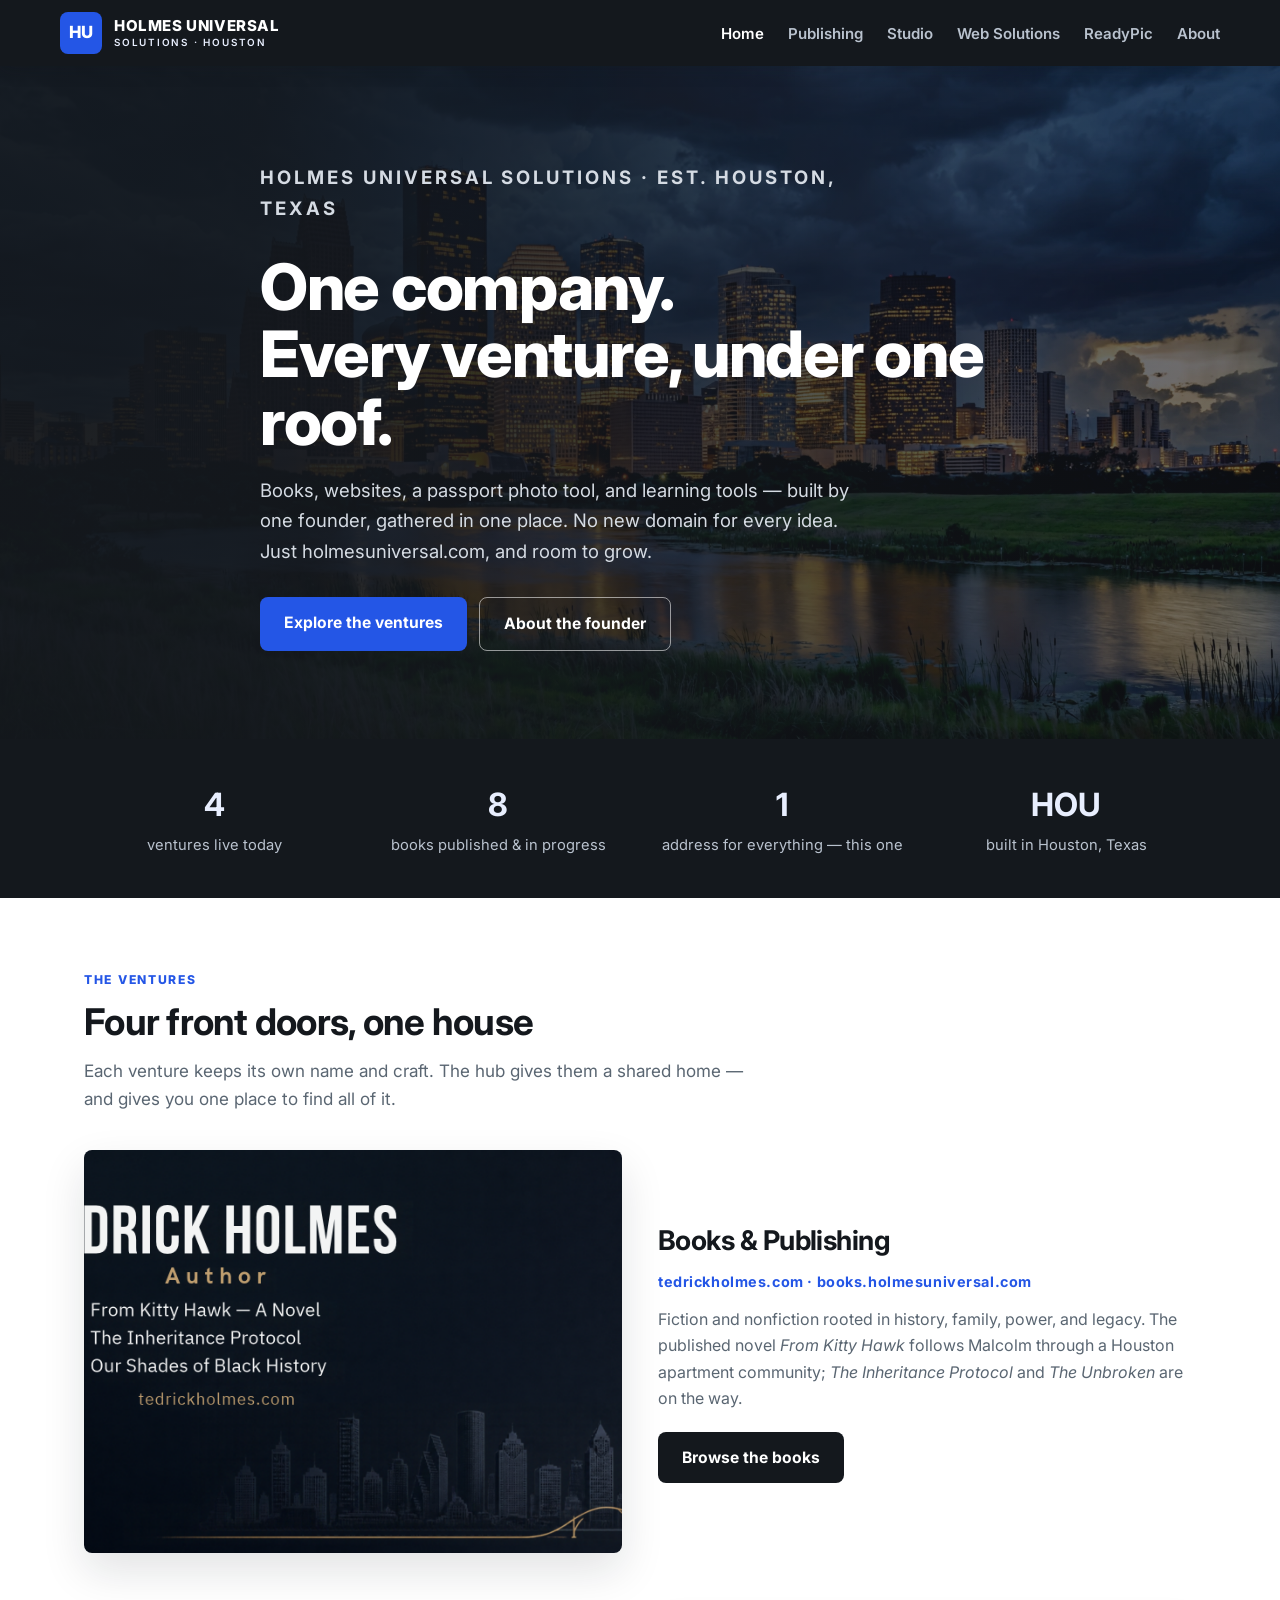
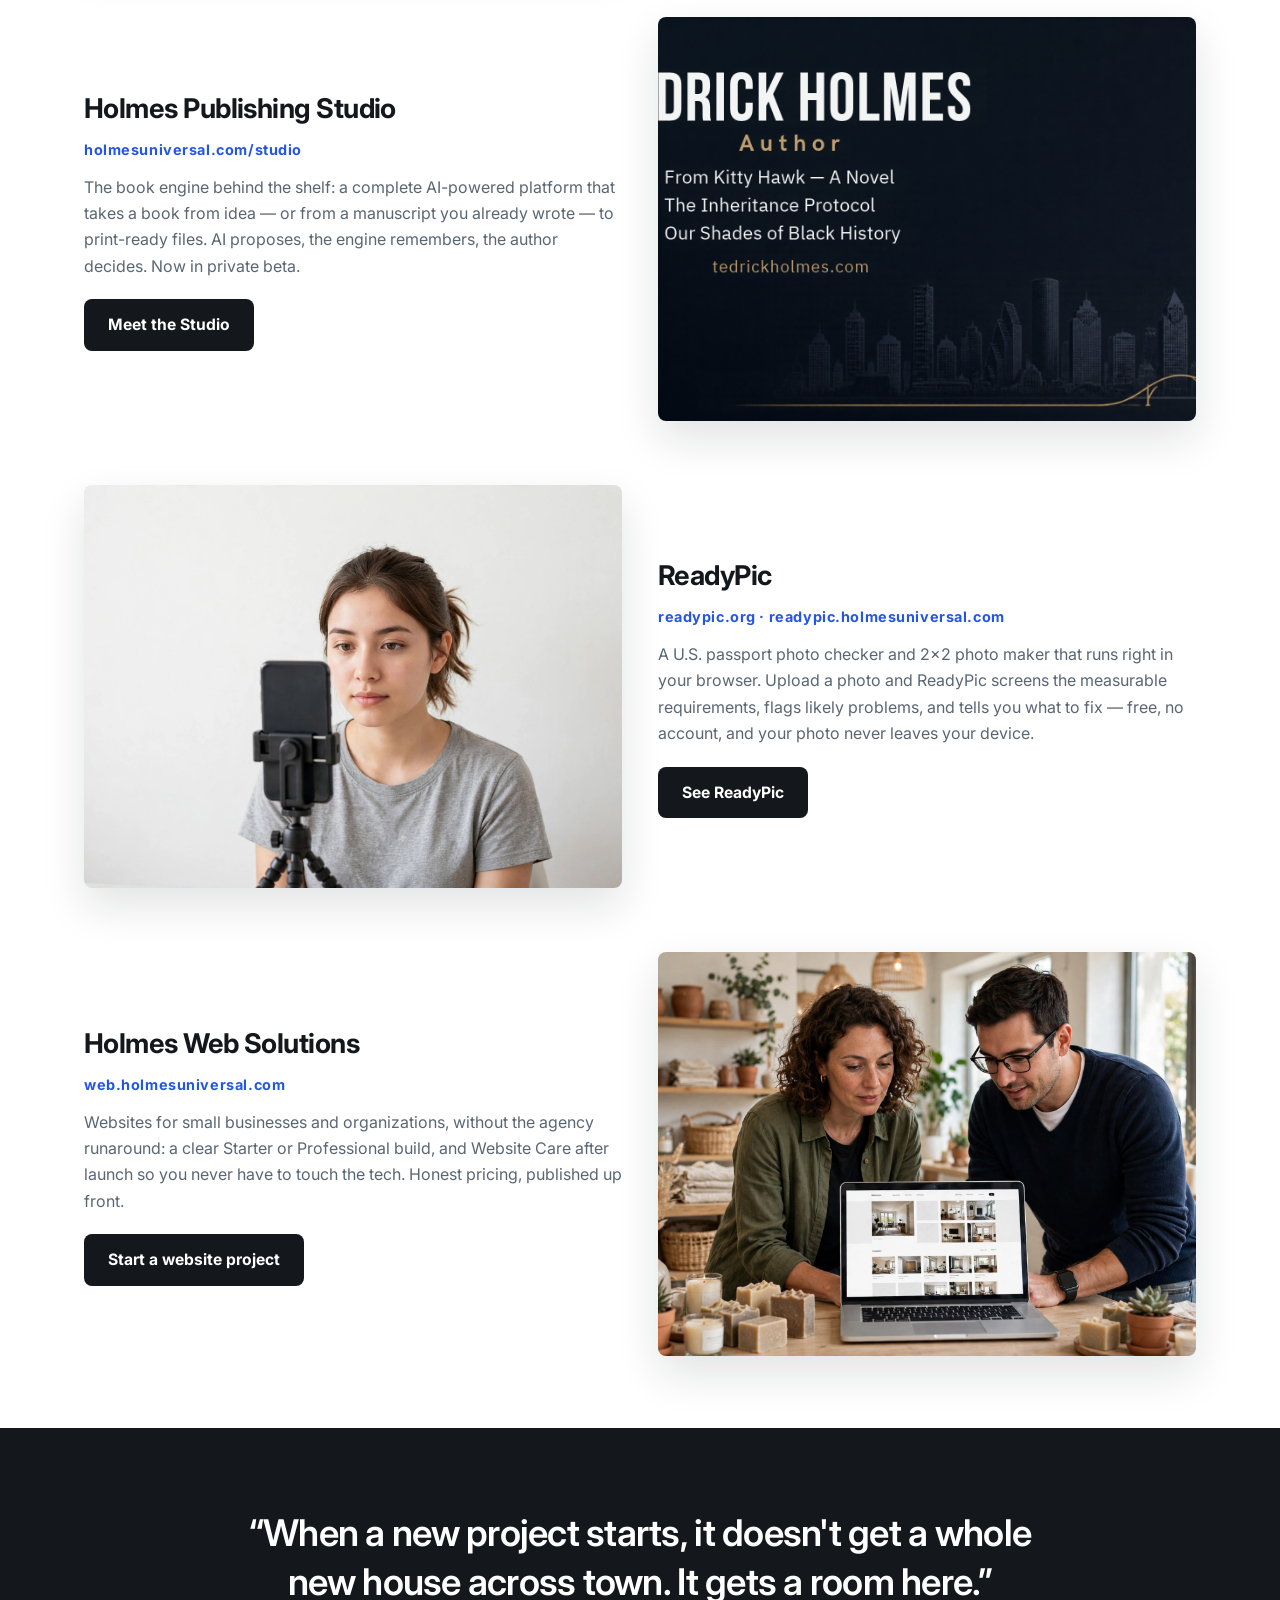
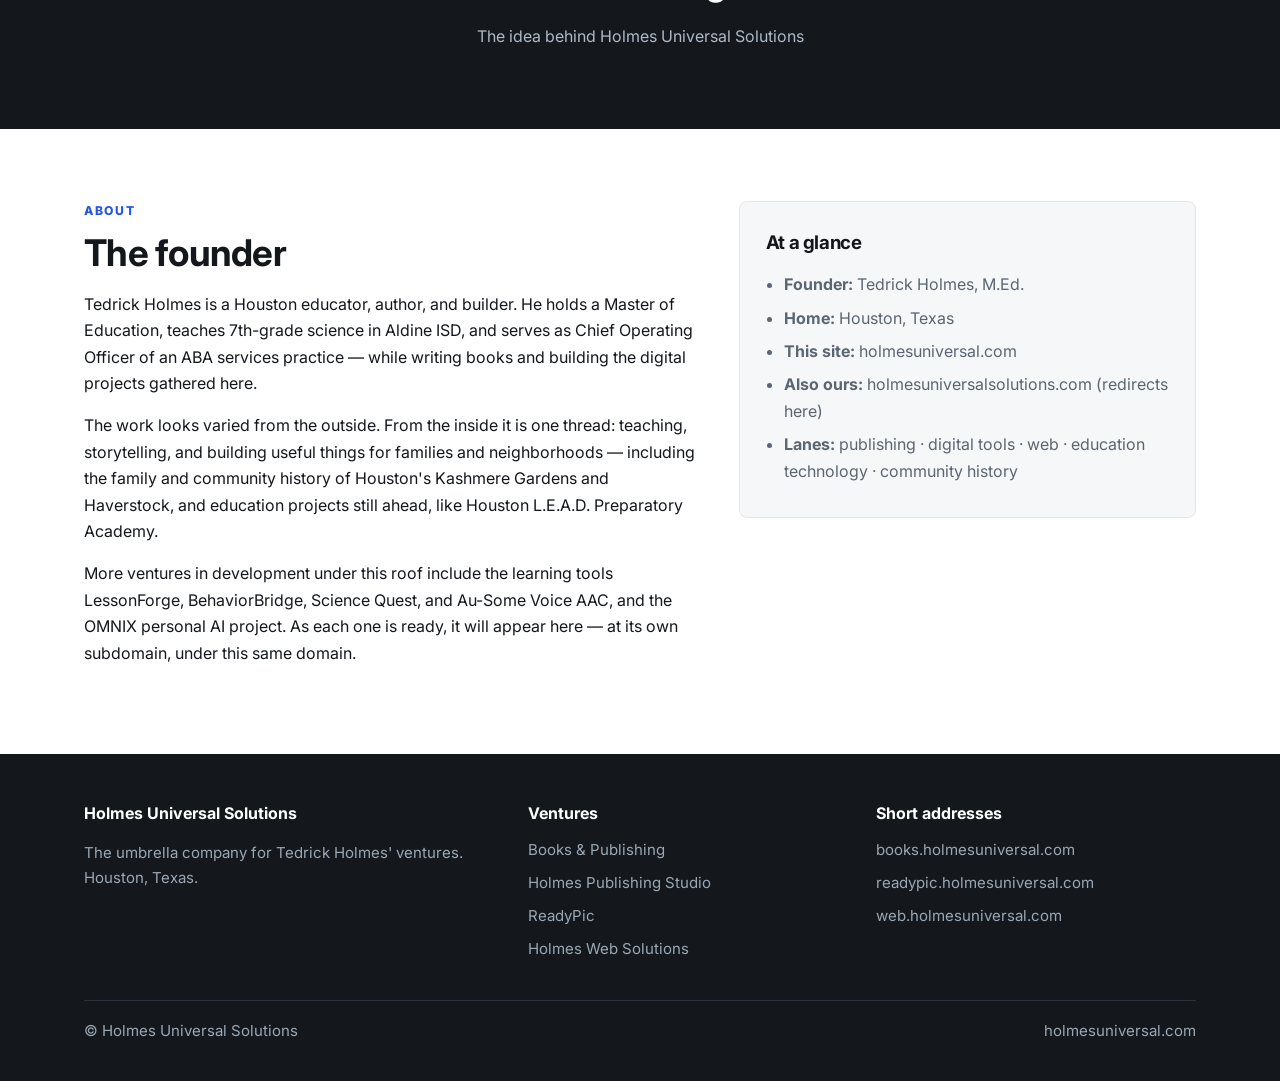
==== commit edf50cbf: "Remove misplaced Rosalyn Holmes link from homepage" ====
--- a/index.html
+++ b/index.html
@@ -127,7 +127,6 @@
       </div>
     </div>
 
-    <p class="leadership-line"><a href="https://au-someteacher.com/rosalyn-holmes">Meet Rosalyn Holmes, Founder &amp; Clinical Director</a></p>
   </div>
 </section>
 
